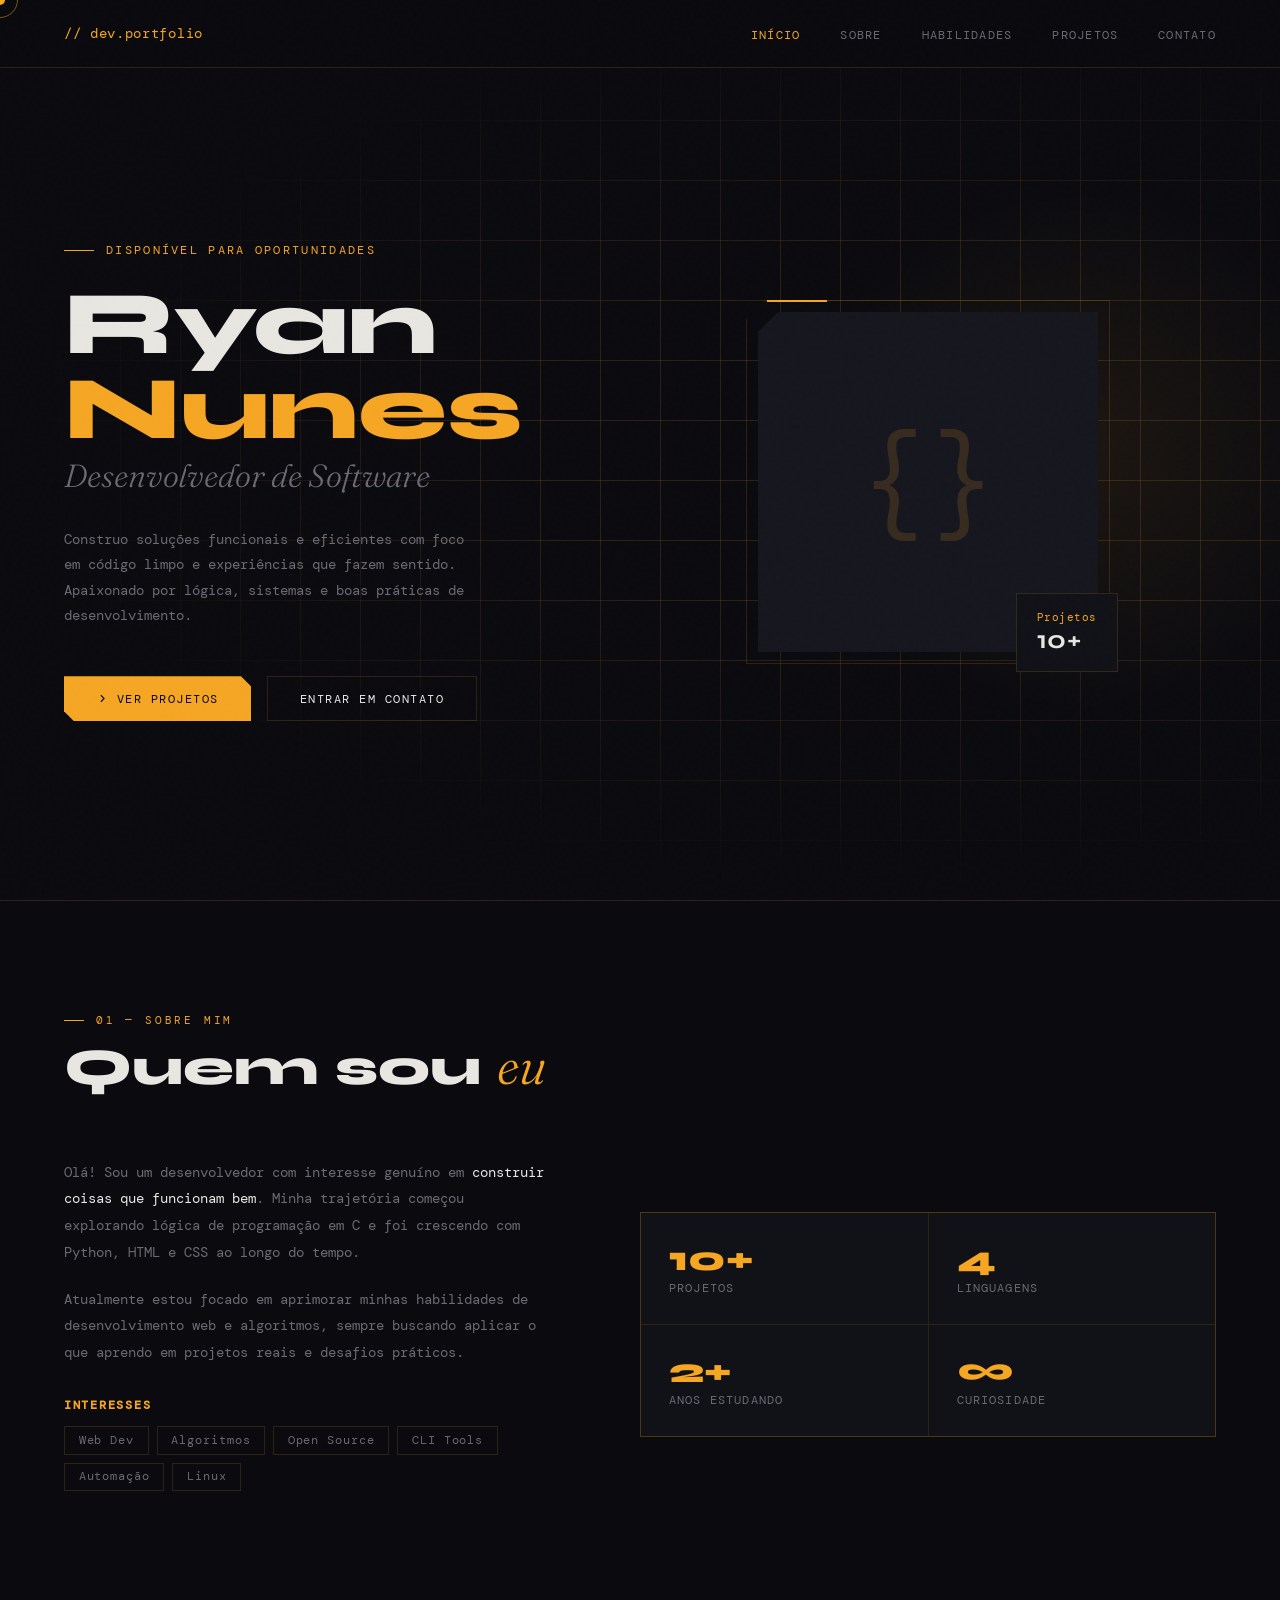
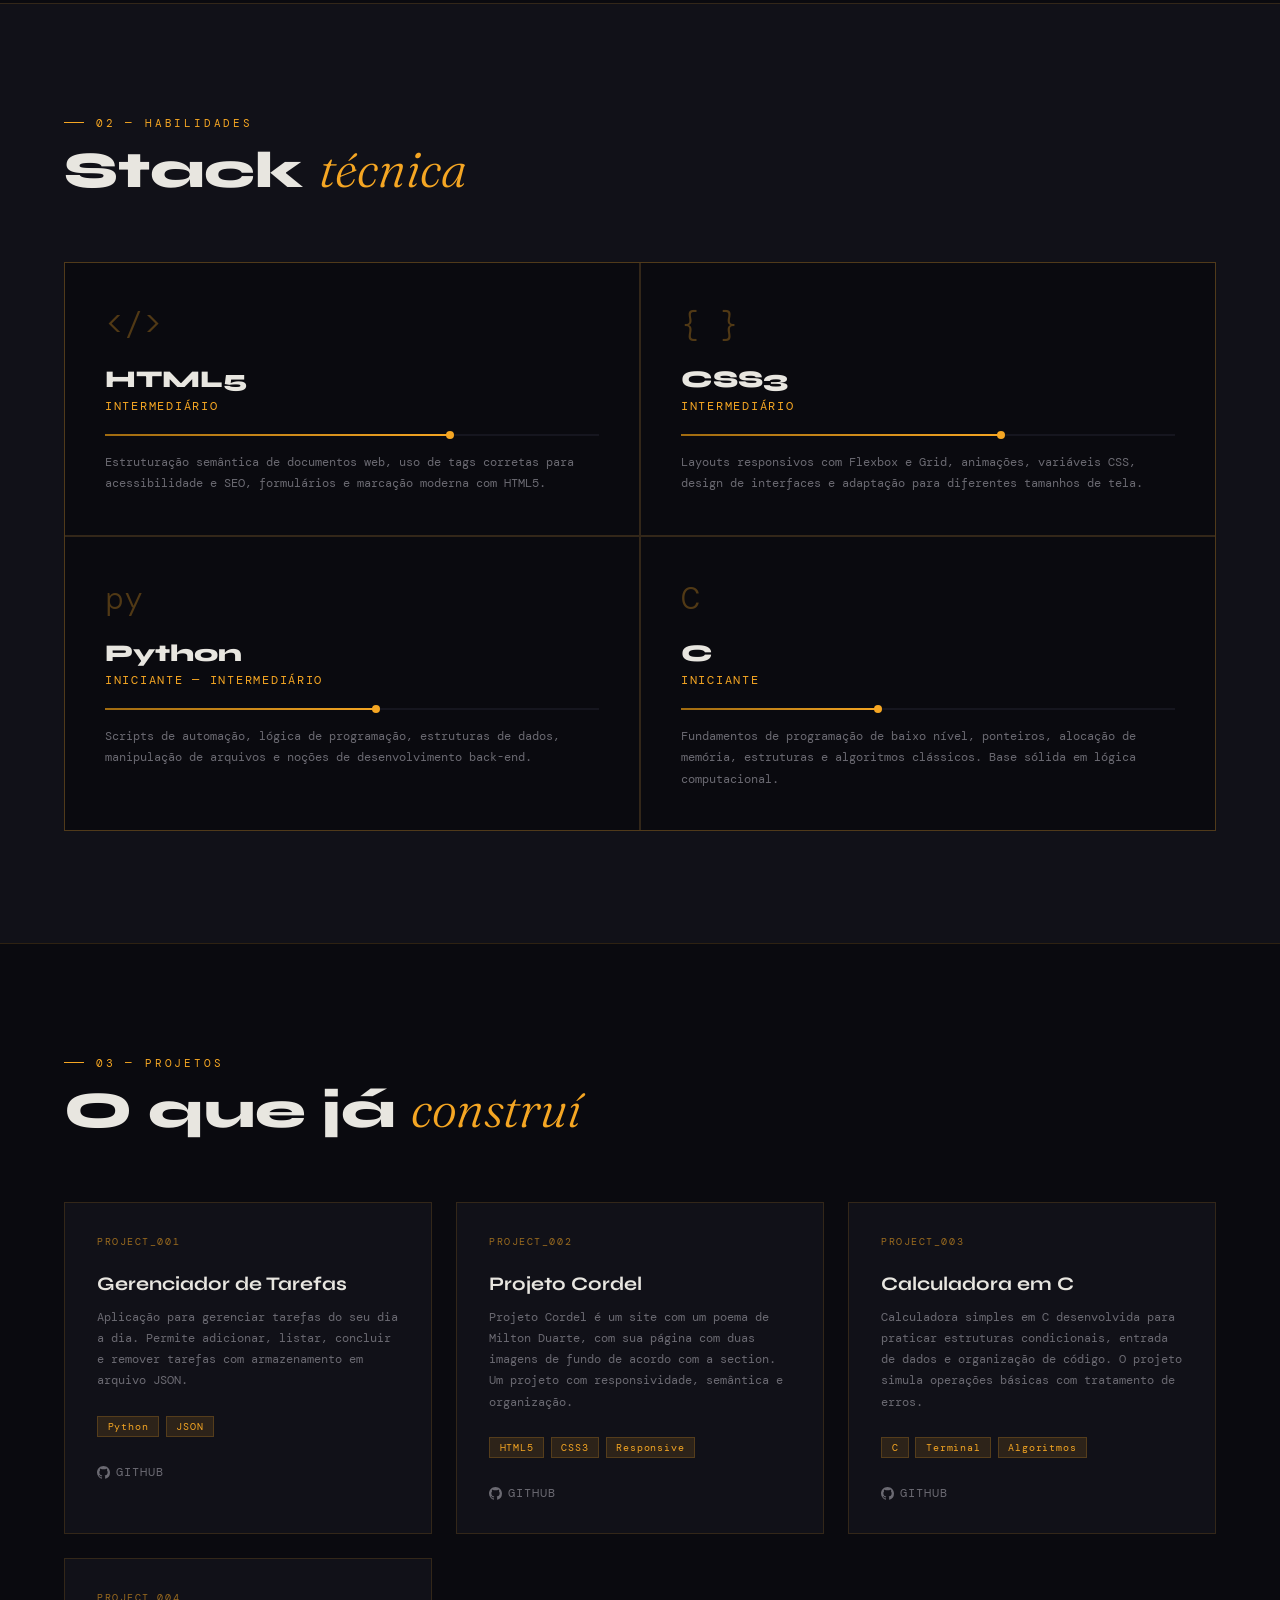
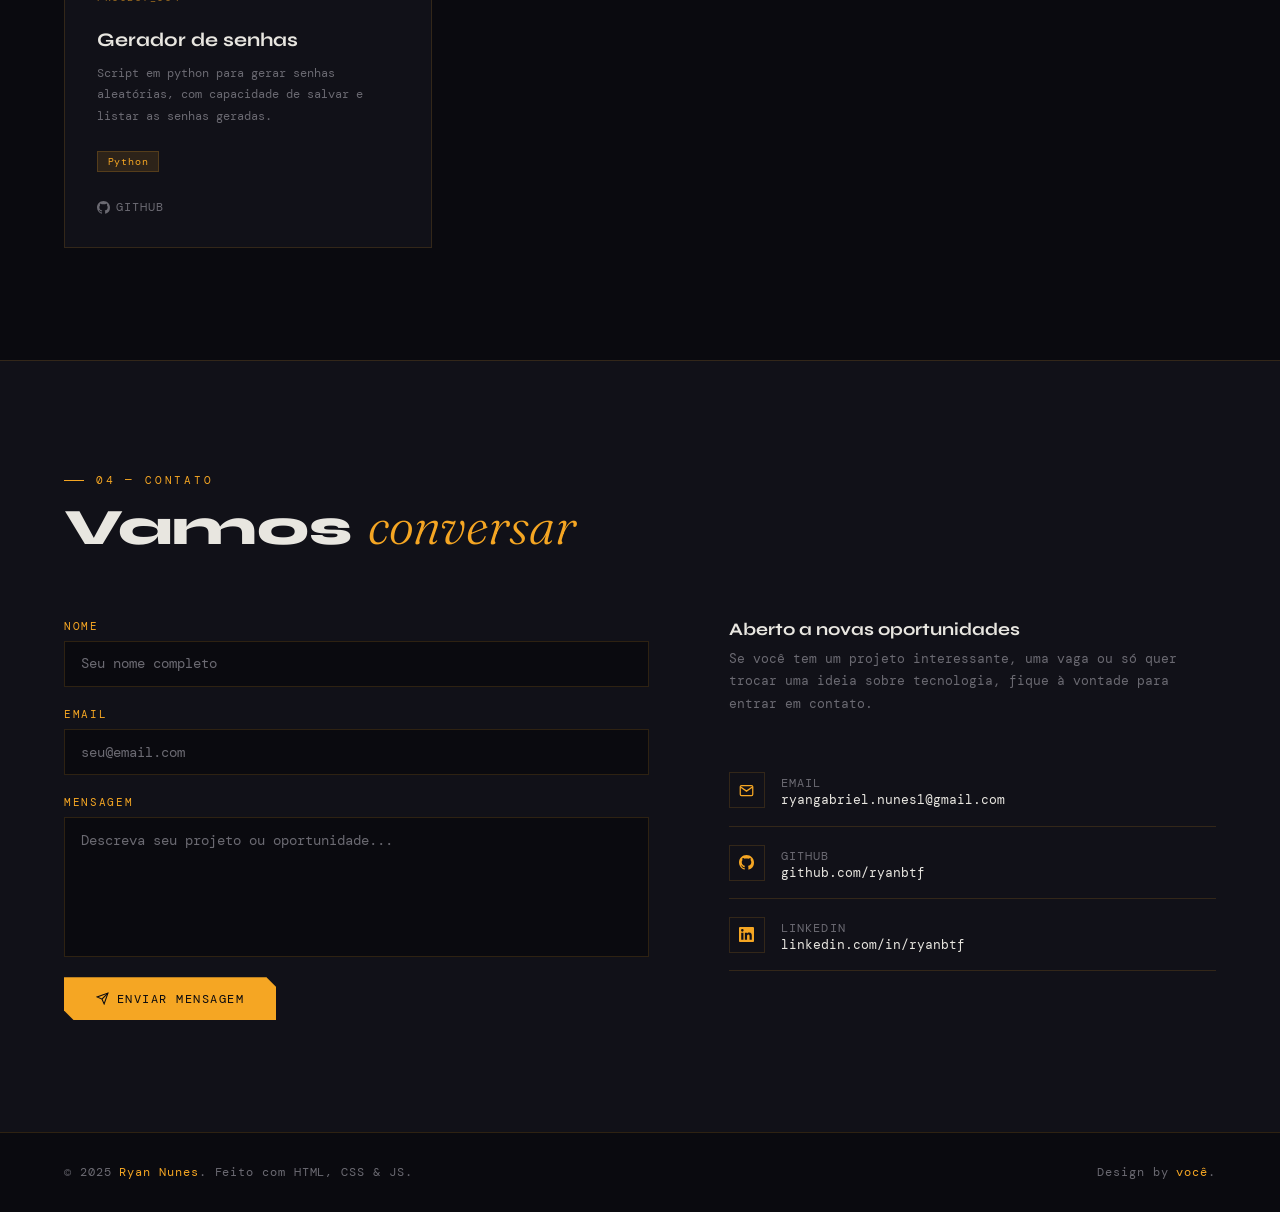
==== index.html @ 14c72763 "troquei o index de lugar" ====
<!DOCTYPE html>
<html lang="pt-BR">
<head>
<meta charset="UTF-8">
<meta name="viewport" content="width=device-width, initial-scale=1.0">
<title>Dev Portfolio</title>
<link rel="preconnect" href="https://fonts.googleapis.com">
<link rel="preconnect" href="https://fonts.gstatic.com" crossorigin>
<link href="https://fonts.googleapis.com/css2?family=Syne:wght@400;600;700;800&family=DM+Mono:ital,wght@0,300;0,400;1,300&family=Fraunces:ital,opsz,wght@0,9..144,300;1,9..144,300&display=swap" rel="stylesheet">
<style>
  :root {
    --bg: #0a0a0f;
    --bg2: #111118;
    --bg3: #16161f;
    --amber: #f5a623;
    --amber-dim: #a06b10;
    --amber-glow: rgba(245,166,35,0.12);
    --white: #e8e6e0;
    --muted: #6b6a72;
    --border: rgba(245,166,35,0.15);
    --font-display: 'Syne', sans-serif;
    --font-mono: 'DM Mono', monospace;
    --font-serif: 'Fraunces', serif;
  }

  *, *::before, *::after { box-sizing: border-box; margin: 0; padding: 0; }

  html { scroll-behavior: smooth; }

  body {
    background: var(--bg);
    color: var(--white);
    font-family: var(--font-display);
    overflow-x: hidden;
    cursor: none;
  }

  /* Custom cursor */
  .cursor {
    width: 10px; height: 10px;
    background: var(--amber);
    border-radius: 50%;
    position: fixed;
    pointer-events: none;
    z-index: 9999;
    transform: translate(-50%,-50%);
    transition: transform 0.1s;
  }
  .cursor-ring {
    width: 36px; height: 36px;
    border: 1px solid var(--amber);
    border-radius: 50%;
    position: fixed;
    pointer-events: none;
    z-index: 9998;
    transform: translate(-50%,-50%);
    transition: all 0.18s ease;
    opacity: 0.5;
  }
  body:hover .cursor { opacity: 1; }

  /* Noise overlay */
  body::before {
    content: '';
    position: fixed; inset: 0;
    background-image: url("data:image/svg+xml,%3Csvg viewBox='0 0 256 256' xmlns='http://www.w3.org/2000/svg'%3E%3Cfilter id='n'%3E%3CfeTurbulence type='fractalNoise' baseFrequency='0.9' numOctaves='4' stitchTiles='stitch'/%3E%3C/filter%3E%3Crect width='100%25' height='100%25' filter='url(%23n)' opacity='0.04'/%3E%3C/svg%3E");
    pointer-events: none; z-index: 1000; opacity: 0.4;
  }

  /* NAV */
  nav {
    position: fixed; top: 0; left: 0; right: 0; z-index: 100;
    display: flex; align-items: center; justify-content: space-between;
    padding: 1.5rem 4rem;
    background: rgba(10,10,15,0.85);
    backdrop-filter: blur(16px);
    border-bottom: 1px solid var(--border);
  }
  .nav-logo {
    font-family: var(--font-mono);
    font-size: 0.85rem;
    color: var(--amber);
    letter-spacing: 0.05em;
  }
  .nav-links { display: flex; gap: 2.5rem; list-style: none; }
  .nav-links a {
    font-family: var(--font-mono);
    font-size: 0.78rem;
    color: var(--muted);
    text-decoration: none;
    letter-spacing: 0.1em;
    text-transform: uppercase;
    transition: color 0.2s;
    position: relative;
  }
  .nav-links a::after {
    content: '';
    position: absolute; bottom: -4px; left: 0;
    width: 0; height: 1px;
    background: var(--amber);
    transition: width 0.3s ease;
  }
  .nav-links a:hover { color: var(--white); }
  .nav-links a:hover::after { width: 100%; }

  /* HERO */
  #home {
    min-height: 100vh;
    display: grid;
    grid-template-columns: 1fr 1fr;
    align-items: center;
    padding: 8rem 4rem 4rem;
    position: relative;
    overflow: hidden;
  }
  .hero-bg-grid {
    position: absolute; inset: 0;
    background-image:
      linear-gradient(var(--border) 1px, transparent 1px),
      linear-gradient(90deg, var(--border) 1px, transparent 1px);
    background-size: 60px 60px;
    mask-image: radial-gradient(ellipse at 70% 50%, black 30%, transparent 70%);
  }
  .hero-glow {
    position: absolute;
    width: 600px; height: 600px;
    background: radial-gradient(circle, rgba(245,166,35,0.08) 0%, transparent 65%);
    right: -100px; top: 50%;
    transform: translateY(-50%);
    pointer-events: none;
  }
  .hero-label {
    font-family: var(--font-mono);
    font-size: 0.72rem;
    color: var(--amber);
    letter-spacing: 0.2em;
    text-transform: uppercase;
    margin-bottom: 1.5rem;
    display: flex; align-items: center; gap: 0.75rem;
    animation: fadeUp 0.8s ease both;
  }
  .hero-label::before {
    content: ''; display: block;
    width: 30px; height: 1px;
    background: var(--amber);
  }
  .hero-name {
    font-size: clamp(3.5rem, 7vw, 6.5rem);
    font-weight: 800;
    line-height: 0.95;
    margin-bottom: 0.25rem;
    animation: fadeUp 0.8s 0.1s ease both;
  }
  .hero-name span { color: var(--amber); }
  .hero-title {
    font-family: var(--font-serif);
    font-style: italic;
    font-size: clamp(1.5rem, 2.5vw, 2rem);
    color: var(--muted);
    font-weight: 300;
    margin-bottom: 2rem;
    animation: fadeUp 0.8s 0.2s ease both;
  }
  .hero-desc {
    font-family: var(--font-mono);
    font-size: 0.88rem;
    color: var(--muted);
    line-height: 1.8;
    max-width: 420px;
    margin-bottom: 3rem;
    animation: fadeUp 0.8s 0.3s ease both;
  }
  .hero-btns {
    display: flex; gap: 1rem; flex-wrap: wrap;
    animation: fadeUp 0.8s 0.4s ease both;
  }
  .btn-primary {
    background: var(--amber);
    color: var(--bg);
    padding: 0.85rem 2rem;
    font-family: var(--font-mono);
    font-size: 0.78rem;
    letter-spacing: 0.12em;
    text-transform: uppercase;
    text-decoration: none;
    border: none; cursor: pointer;
    transition: all 0.2s;
    display: inline-flex; align-items: center; gap: 0.5rem;
    clip-path: polygon(0 0, calc(100% - 10px) 0, 100% 10px, 100% 100%, 10px 100%, 0 calc(100% - 10px));
  }
  .btn-primary:hover { background: #ffc04a; transform: translateY(-2px); }
  .btn-outline {
    background: transparent;
    color: var(--white);
    padding: 0.85rem 2rem;
    font-family: var(--font-mono);
    font-size: 0.78rem;
    letter-spacing: 0.12em;
    text-transform: uppercase;
    text-decoration: none;
    border: 1px solid var(--border);
    cursor: pointer;
    transition: all 0.2s;
    display: inline-flex; align-items: center; gap: 0.5rem;
  }
  .btn-outline:hover { border-color: var(--amber); color: var(--amber); transform: translateY(-2px); }
  .hero-right {
    display: flex; justify-content: center; align-items: center;
    position: relative;
    animation: fadeIn 1s 0.5s ease both;
  }
  .hero-avatar-wrap {
    position: relative;
    width: 340px; height: 340px;
  }
  .hero-avatar-border {
    position: absolute; inset: -12px;
    border: 1px solid var(--border);
    clip-path: polygon(20px 0, 100% 0, 100% calc(100% - 20px), calc(100% - 20px) 100%, 0 100%, 0 20px);
  }
  .hero-avatar-border::before {
    content: '';
    position: absolute; top: -1px; left: 20px;
    width: 60px; height: 2px;
    background: var(--amber);
  }
  .hero-avatar {
    width: 100%; height: 100%;
    background: var(--bg3);
    clip-path: polygon(20px 0, 100% 0, 100% calc(100% - 20px), calc(100% - 20px) 100%, 0 100%, 0 20px);
    display: flex; align-items: center; justify-content: center;
    overflow: hidden;
  }
  .avatar-placeholder {
    font-size: 7rem; opacity: 0.15;
    font-family: var(--font-mono);
    color: var(--amber);
  }
  .hero-badge {
    position: absolute;
    bottom: -20px; right: -20px;
    background: var(--bg2);
    border: 1px solid var(--border);
    padding: 1rem 1.25rem;
    font-family: var(--font-mono);
    font-size: 0.7rem;
    color: var(--amber);
    letter-spacing: 0.05em;
  }
  .hero-badge span { display: block; font-size: 1.6rem; font-weight: 700; font-family: var(--font-display); color: var(--white); }

  /* SECTIONS */
  section { padding: 7rem 4rem; position: relative; }
  section + section { border-top: 1px solid var(--border); }

  .section-label {
    font-family: var(--font-mono);
    font-size: 0.7rem;
    color: var(--amber);
    letter-spacing: 0.25em;
    text-transform: uppercase;
    margin-bottom: 0.75rem;
    display: flex; align-items: center; gap: 0.75rem;
  }
  .section-label::before { content: ''; display: block; width: 20px; height: 1px; background: var(--amber); }
  .section-title {
    font-size: clamp(2.2rem, 4vw, 3.2rem);
    font-weight: 800;
    line-height: 1.05;
    margin-bottom: 1rem;
  }
  .section-title em {
    font-family: var(--font-serif);
    font-style: italic;
    font-weight: 300;
    color: var(--amber);
  }

  /* ABOUT */
  #about .about-grid {
    display: grid;
    grid-template-columns: 1fr 1.2fr;
    gap: 6rem;
    align-items: center;
    margin-top: 4rem;
  }
  .about-text p {
    font-family: var(--font-mono);
    font-size: 0.88rem;
    color: var(--muted);
    line-height: 1.9;
    margin-bottom: 1.25rem;
  }
  .about-text p strong { color: var(--white); font-weight: 400; }
  .about-facts {
    display: grid;
    grid-template-columns: 1fr 1fr;
    gap: 1px;
    background: var(--border);
    border: 1px solid var(--border);
  }
  .fact {
    background: var(--bg2);
    padding: 1.75rem;
    transition: background 0.2s;
  }
  .fact:hover { background: var(--bg3); }
  .fact-num {
    font-size: 2.2rem;
    font-weight: 800;
    color: var(--amber);
    line-height: 1;
    margin-bottom: 0.3rem;
  }
  .fact-label {
    font-family: var(--font-mono);
    font-size: 0.72rem;
    color: var(--muted);
    letter-spacing: 0.1em;
    text-transform: uppercase;
  }
  .interests {
    margin-top: 2rem;
  }
  .interests h4 {
    font-family: var(--font-mono);
    font-size: 0.72rem;
    color: var(--amber);
    letter-spacing: 0.15em;
    text-transform: uppercase;
    margin-bottom: 0.85rem;
  }
  .tags { display: flex; flex-wrap: wrap; gap: 0.5rem; }
  .tag {
    font-family: var(--font-mono);
    font-size: 0.72rem;
    color: var(--muted);
    border: 1px solid var(--border);
    padding: 0.35rem 0.85rem;
    letter-spacing: 0.08em;
    transition: all 0.2s;
  }
  .tag:hover { border-color: var(--amber); color: var(--amber); }

  /* SKILLS */
  #skills { background: var(--bg2); }
  .skills-grid {
    display: grid;
    grid-template-columns: repeat(2, 1fr);
    gap: 2px;
    background: var(--border);
    border: 1px solid var(--border);
    margin-top: 4rem;
  }
  .skill-card {
    background: var(--bg);
    padding: 2.5rem;
    transition: background 0.3s;
    position: relative;
    overflow: hidden;
  }
  .skill-card::before {
    content: '';
    position: absolute; top: 0; left: 0;
    width: 3px; height: 0;
    background: var(--amber);
    transition: height 0.4s ease;
  }
  .skill-card:hover { background: var(--bg3); }
  .skill-card:hover::before { height: 100%; }
  .skill-icon {
    font-family: var(--font-mono);
    font-size: 2rem;
    color: var(--amber);
    opacity: 0.3;
    margin-bottom: 1.25rem;
    font-weight: 300;
    transition: opacity 0.3s;
  }
  .skill-card:hover .skill-icon { opacity: 0.7; }
  .skill-name {
    font-size: 1.5rem;
    font-weight: 800;
    margin-bottom: 0.35rem;
  }
  .skill-level {
    font-family: var(--font-mono);
    font-size: 0.72rem;
    color: var(--amber);
    letter-spacing: 0.15em;
    text-transform: uppercase;
    margin-bottom: 1.25rem;
  }
  .skill-bar-bg {
    height: 2px;
    background: var(--bg3);
    position: relative;
    margin-bottom: 1rem;
  }
  .skill-bar-fill {
    height: 100%;
    background: linear-gradient(90deg, var(--amber-dim), var(--amber));
    position: relative;
    transition: width 1.5s cubic-bezier(0.16, 1, 0.3, 1);
  }
  .skill-bar-fill::after {
    content: '';
    position: absolute; right: -3px; top: -3px;
    width: 8px; height: 8px;
    border-radius: 50%;
    background: var(--amber);
  }
  .skill-desc {
    font-family: var(--font-mono);
    font-size: 0.78rem;
    color: var(--muted);
    line-height: 1.7;
  }

  /* PROJECTS */
  .projects-grid {
    display: grid;
    grid-template-columns: repeat(auto-fill, minmax(320px, 1fr));
    gap: 1.5rem;
    margin-top: 4rem;
  }
  .project-card {
    border: 1px solid var(--border);
    background: var(--bg2);
    padding: 2rem;
    position: relative;
    transition: all 0.3s ease;
    overflow: hidden;
  }
  .project-card::after {
    content: '';
    position: absolute; inset: 0;
    background: linear-gradient(135deg, var(--amber-glow) 0%, transparent 60%);
    opacity: 0;
    transition: opacity 0.3s;
  }
  .project-card:hover { border-color: var(--amber-dim); transform: translateY(-4px); }
  .project-card:hover::after { opacity: 1; }
  .project-num {
    font-family: var(--font-mono);
    font-size: 0.65rem;
    color: var(--amber);
    letter-spacing: 0.15em;
    margin-bottom: 1.5rem;
    opacity: 0.6;
  }
  .project-name {
    font-size: 1.2rem;
    font-weight: 700;
    margin-bottom: 0.75rem;
    position: relative; z-index: 1;
  }
  .project-desc {
    font-family: var(--font-mono);
    font-size: 0.78rem;
    color: var(--muted);
    line-height: 1.7;
    margin-bottom: 1.5rem;
    position: relative; z-index: 1;
  }
  .project-techs { display: flex; flex-wrap: wrap; gap: 0.4rem; margin-bottom: 1.75rem; }
  .tech-tag {
    font-family: var(--font-mono);
    font-size: 0.65rem;
    color: var(--amber);
    background: var(--amber-glow);
    border: 1px solid rgba(245,166,35,0.2);
    padding: 0.2rem 0.6rem;
    letter-spacing: 0.08em;
  }
  .project-links { display: flex; gap: 1rem; }
  .project-link {
    font-family: var(--font-mono);
    font-size: 0.72rem;
    color: var(--muted);
    text-decoration: none;
    letter-spacing: 0.1em;
    text-transform: uppercase;
    display: flex; align-items: center; gap: 0.35rem;
    transition: color 0.2s;
    position: relative; z-index: 1;
  }
  .project-link:hover { color: var(--amber); }
  .project-link svg { width: 13px; height: 13px; }

  /* CONTACT */
  #contact { background: var(--bg2); }
  .contact-grid {
    display: grid;
    grid-template-columns: 1.2fr 1fr;
    gap: 5rem;
    margin-top: 4rem;
    align-items: start;
  }
  .contact-form { display: flex; flex-direction: column; gap: 1.25rem; }
  .form-group { display: flex; flex-direction: column; gap: 0.5rem; }
  .form-label {
    font-family: var(--font-mono);
    font-size: 0.7rem;
    color: var(--amber);
    letter-spacing: 0.15em;
    text-transform: uppercase;
  }
  .form-input, .form-textarea {
    background: var(--bg);
    border: 1px solid var(--border);
    color: var(--white);
    font-family: var(--font-mono);
    font-size: 0.85rem;
    padding: 0.85rem 1rem;
    outline: none;
    transition: border-color 0.2s;
    resize: none;
  }
  .form-input:focus, .form-textarea:focus { border-color: var(--amber); }
  .form-textarea { min-height: 140px; }
  .form-input::placeholder, .form-textarea::placeholder { color: var(--muted); }
  .contact-info h3 {
    font-size: 1.1rem;
    font-weight: 700;
    margin-bottom: 0.5rem;
    color: var(--white);
  }
  .contact-info p {
    font-family: var(--font-mono);
    font-size: 0.82rem;
    color: var(--muted);
    line-height: 1.7;
    margin-bottom: 2.5rem;
  }
  .contact-item {
    display: flex; align-items: center; gap: 1rem;
    padding: 1.1rem 0;
    border-bottom: 1px solid var(--border);
    text-decoration: none;
    transition: all 0.2s;
  }
  .contact-item:hover { padding-left: 0.5rem; }
  .contact-item:hover .contact-item-label { color: var(--amber); }
  .contact-icon {
    width: 36px; height: 36px;
    border: 1px solid var(--border);
    display: flex; align-items: center; justify-content: center;
    color: var(--amber);
    flex-shrink: 0;
    transition: border-color 0.2s;
  }
  .contact-item:hover .contact-icon { border-color: var(--amber); background: var(--amber-glow); }
  .contact-icon svg { width: 15px; height: 15px; }
  .contact-item-label {
    font-family: var(--font-mono);
    font-size: 0.72rem;
    color: var(--muted);
    letter-spacing: 0.1em;
    text-transform: uppercase;
    transition: color 0.2s;
  }
  .contact-item-value {
    font-family: var(--font-mono);
    font-size: 0.82rem;
    color: var(--white);
    display: block;
  }

  /* FOOTER */
  footer {
    border-top: 1px solid var(--border);
    padding: 2rem 4rem;
    display: flex; align-items: center; justify-content: space-between;
  }
  footer p {
    font-family: var(--font-mono);
    font-size: 0.72rem;
    color: var(--muted);
    letter-spacing: 0.08em;
  }
  footer span { color: var(--amber); }

  /* ANIMATIONS */
  @keyframes fadeUp {
    from { opacity: 0; transform: translateY(28px); }
    to { opacity: 1; transform: translateY(0); }
  }
  @keyframes fadeIn {
    from { opacity: 0; }
    to { opacity: 1; }
  }

  .reveal {
    opacity: 0; transform: translateY(30px);
    transition: opacity 0.7s ease, transform 0.7s ease;
  }
  .reveal.visible { opacity: 1; transform: none; }

  /* SCROLLBAR */
  ::-webkit-scrollbar { width: 4px; }
  ::-webkit-scrollbar-track { background: var(--bg); }
  ::-webkit-scrollbar-thumb { background: var(--amber-dim); }

  /* RESPONSIVE */
  @media (max-width: 900px) {
    nav { padding: 1.25rem 1.5rem; }
    .nav-links { gap: 1.5rem; }
    #home { grid-template-columns: 1fr; padding: 7rem 1.5rem 3rem; gap: 3rem; }
    .hero-right { display: none; }
    section { padding: 5rem 1.5rem; }
    #about .about-grid { grid-template-columns: 1fr; gap: 3rem; }
    .skills-grid { grid-template-columns: 1fr; }
    .contact-grid { grid-template-columns: 1fr; gap: 3rem; }
    footer { flex-direction: column; gap: 1rem; text-align: center; padding: 2rem 1.5rem; }
  }
  @media (max-width: 600px) {
    .nav-links { display: none; }
    .hero-btns { flex-direction: column; }
    .hero-name { font-size: 2.8rem; }
  }
</style>
</head>
<body>

<!-- Cursor -->
<div class="cursor" id="cursor"></div>
<div class="cursor-ring" id="cursorRing"></div>

<!-- NAV -->
<nav>
  <div class="nav-logo">// dev.portfolio</div>
  <ul class="nav-links">
    <li><a href="#home">Início</a></li>
    <li><a href="#about">Sobre</a></li>
    <li><a href="#skills">Habilidades</a></li>
    <li><a href="#projects">Projetos</a></li>
    <li><a href="#contact">Contato</a></li>
  </ul>
</nav>

<!-- HERO -->
<section id="home">
  <div class="hero-bg-grid"></div>
  <div class="hero-glow"></div>
  <div class="hero-content">
    <div class="hero-label">Disponível para oportunidades</div>
    <h1 class="hero-name">Ryan<br><span>Nunes</span></h1>
    <p class="hero-title">Desenvolvedor de Software</p>
    <p class="hero-desc">
      Construo soluções funcionais e eficientes com foco em código limpo e experiências que fazem sentido. Apaixonado por lógica, sistemas e boas práticas de desenvolvimento.
    </p>
    <div class="hero-btns">
      <a href="#projects" class="btn-primary">
        <svg width="13" height="13" viewBox="0 0 24 24" fill="none" stroke="currentColor" stroke-width="2"><polyline points="9 18 15 12 9 6"/></svg>
        Ver Projetos
      </a>
      <a href="#contact" class="btn-outline">Entrar em Contato</a>
    </div>
  </div>
  <div class="hero-right">
    <div class="hero-avatar-wrap">
      <div class="hero-avatar-border"></div>
      <div class="hero-avatar">
        <div class="avatar-placeholder">{}</div>
      </div>
      <div class="hero-badge">
        Projetos<br>
        <span>10+</span>
      </div>
    </div>
  </div>
</section>

<!-- ABOUT -->
<section id="about">
  <div class="section-label">01 — Sobre mim</div>
  <h2 class="section-title">Quem sou <em>eu</em></h2>
  <div class="about-grid">
    <div class="about-text reveal">
      <p>Olá! Sou um desenvolvedor com interesse genuíno em <strong>construir coisas que funcionam bem</strong>. Minha trajetória começou explorando lógica de programação em C e foi crescendo com Python, HTML e CSS ao longo do tempo.</p>
      <p>Atualmente estou focado em aprimorar minhas habilidades de desenvolvimento web e algoritmos, sempre buscando aplicar o que aprendo em projetos reais e desafios práticos.</p>
      <div class="interests">
        <h4>Interesses</h4>
        <div class="tags">
          <span class="tag">Web Dev</span>
          <span class="tag">Algoritmos</span>
          <span class="tag">Open Source</span>
          <span class="tag">CLI Tools</span>
          <span class="tag">Automação</span>
          <span class="tag">Linux</span>
        </div>
      </div>
    </div>
    <div class="reveal" style="transition-delay: 0.15s">
      <div class="about-facts">
        <div class="fact">
          <div class="fact-num">10+</div>
          <div class="fact-label">Projetos</div>
        </div>
        <div class="fact">
          <div class="fact-num">4</div>
          <div class="fact-label">Linguagens</div>
        </div>
        <div class="fact">
          <div class="fact-num">2+</div>
          <div class="fact-label">Anos Estudando</div>
        </div>
        <div class="fact">
          <div class="fact-num">∞</div>
          <div class="fact-label">Curiosidade</div>
        </div>
      </div>
    </div>
  </div>
</section>

<!-- SKILLS -->
<section id="skills">
  <div class="section-label">02 — Habilidades</div>
  <h2 class="section-title">Stack <em>técnica</em></h2>
  <div class="skills-grid">
    <div class="skill-card reveal">
      <div class="skill-icon">&lt;/&gt;</div>
      <div class="skill-name">HTML5</div>
      <div class="skill-level">Intermediário</div>
      <div class="skill-bar-bg">
        <div class="skill-bar-fill" data-width="70%" style="width:0%"></div>
      </div>
      <p class="skill-desc">Estruturação semântica de documentos web, uso de tags corretas para acessibilidade e SEO, formulários e marcação moderna com HTML5.</p>
    </div>
    <div class="skill-card reveal" style="transition-delay:0.1s">
      <div class="skill-icon">{ }</div>
      <div class="skill-name">CSS3</div>
      <div class="skill-level">Intermediário</div>
      <div class="skill-bar-bg">
        <div class="skill-bar-fill" data-width="65%" style="width:0%"></div>
      </div>
      <p class="skill-desc">Layouts responsivos com Flexbox e Grid, animações, variáveis CSS, design de interfaces e adaptação para diferentes tamanhos de tela.</p>
    </div>
    <div class="skill-card reveal" style="transition-delay:0.2s">
      <div class="skill-icon">py</div>
      <div class="skill-name">Python</div>
      <div class="skill-level">Iniciante — Intermediário</div>
      <div class="skill-bar-bg">
        <div class="skill-bar-fill" data-width="55%" style="width:0%"></div>
      </div>
      <p class="skill-desc">Scripts de automação, lógica de programação, estruturas de dados, manipulação de arquivos e noções de desenvolvimento back-end.</p>
    </div>
    <div class="skill-card reveal" style="transition-delay:0.3s">
      <div class="skill-icon">C</div>
      <div class="skill-name">C</div>
      <div class="skill-level">Iniciante</div>
      <div class="skill-bar-bg">
        <div class="skill-bar-fill" data-width="40%" style="width:0%"></div>
      </div>
      <p class="skill-desc">Fundamentos de programação de baixo nível, ponteiros, alocação de memória, estruturas e algoritmos clássicos. Base sólida em lógica computacional.</p>
    </div>
  </div>
</section>

<!-- PROJECTS -->
<section id="projects">
  <div class="section-label">03 — Projetos</div>
  <h2 class="section-title">O que já <em>construí</em></h2>
  <div class="projects-grid">

    <div class="project-card reveal">
      <div class="project-num">PROJECT_001</div>
      <div class="project-name">Gerenciador de Tarefas</div>
      <p class="project-desc">Aplicação para gerenciar tarefas do seu dia a dia. Permite adicionar, listar, concluir e remover tarefas com armazenamento em arquivo JSON.</p>
      <div class="project-techs">
        <span class="tech-tag">Python</span>
        <span class="tech-tag">JSON</span>
      </div>
      <div class="project-links">
        <a href="https://github.com/ryanbtf/lista-de-tarefas-python" class="project-link" target="_blank">
          <svg viewBox="0 0 24 24" fill="currentColor"><path d="M12 0C5.37 0 0 5.37 0 12c0 5.31 3.435 9.795 8.205 11.385.6.105.825-.255.825-.57 0-.285-.015-1.23-.015-2.235-3.015.555-3.795-.735-4.035-1.41-.135-.345-.72-1.41-1.23-1.695-.42-.225-1.02-.78-.015-.795.945-.015 1.62.87 1.845 1.23 1.08 1.815 2.805 1.305 3.495.99.105-.78.42-1.305.765-1.605-2.67-.3-5.46-1.335-5.46-5.925 0-1.305.465-2.385 1.23-3.225-.12-.3-.54-1.53.12-3.18 0 0 1.005-.315 3.3 1.23.96-.27 1.98-.405 3-.405s2.04.135 3 .405c2.295-1.56 3.3-1.23 3.3-1.23.66 1.65.24 2.88.12 3.18.765.84 1.23 1.905 1.23 3.225 0 4.605-2.805 5.625-5.475 5.925.435.375.81 1.095.81 2.22 0 1.605-.015 2.895-.015 3.3 0 .315.225.69.825.57A12.02 12.02 0 0024 12c0-6.63-5.37-12-12-12z"/></svg>
          GitHub
        </a>
      </div>
    </div>

    <div class="project-card reveal" style="transition-delay:0.1s">
      <div class="project-num">PROJECT_002</div>
      <div class="project-name">Projeto Cordel</div>
      <p class="project-desc">Projeto Cordel é um site com um poema de Milton Duarte, com sua página com duas imagens de fundo de acordo com a section. Um projeto com responsividade, semântica e organização.</p>
      <div class="project-techs">
        <span class="tech-tag">HTML5</span>
        <span class="tech-tag">CSS3</span>
        <span class="tech-tag">Responsive</span>
      </div>
      <div class="project-links">
        <a href="https://github.com/ryanbtf/projeto-cordel" class="project-link" target="_blank">
          <svg viewBox="0 0 24 24" fill="currentColor"><path d="M12 0C5.37 0 0 5.37 0 12c0 5.31 3.435 9.795 8.205 11.385.6.105.825-.255.825-.57 0-.285-.015-1.23-.015-2.235-3.015.555-3.795-.735-4.035-1.41-.135-.345-.72-1.41-1.23-1.695-.42-.225-1.02-.78-.015-.795.945-.015 1.62.87 1.845 1.23 1.08 1.815 2.805 1.305 3.495.99.105-.78.42-1.305.765-1.605-2.67-.3-5.46-1.335-5.46-5.925 0-1.305.465-2.385 1.23-3.225-.12-.3-.54-1.53.12-3.18 0 0 1.005-.315 3.3 1.23.96-.27 1.98-.405 3-.405s2.04.135 3 .405c2.295-1.56 3.3-1.23 3.3-1.23.66 1.65.24 2.88.12 3.18.765.84 1.23 1.905 1.23 3.225 0 4.605-2.805 5.625-5.475 5.925.435.375.81 1.095.81 2.22 0 1.605-.015 2.895-.015 3.3 0 .315.225.69.825.57A12.02 12.02 0 0024 12c0-6.63-5.37-12-12-12z"/></svg>
          GitHub
        </a>
      </div>
    </div>

    <div class="project-card reveal" style="transition-delay:0.2s">
      <div class="project-num">PROJECT_003</div>
      <div class="project-name">Calculadora em C</div>
      <p class="project-desc">Calculadora simples em C desenvolvida para praticar estruturas condicionais, entrada de dados e organização de código. O projeto simula operações básicas com tratamento de erros.</p>
      <div class="project-techs">
        <span class="tech-tag">C</span>
        <span class="tech-tag">Terminal</span>
        <span class="tech-tag">Algoritmos</span>
      </div>
      <div class="project-links">
        <a href="https://github.com/ryanbtf/calculadora-em-c" class="project-link" target="_blank">
          <svg viewBox="0 0 24 24" fill="currentColor"><path d="M12 0C5.37 0 0 5.37 0 12c0 5.31 3.435 9.795 8.205 11.385.6.105.825-.255.825-.57 0-.285-.015-1.23-.015-2.235-3.015.555-3.795-.735-4.035-1.41-.135-.345-.72-1.41-1.23-1.695-.42-.225-1.02-.78-.015-.795.945-.015 1.62.87 1.845 1.23 1.08 1.815 2.805 1.305 3.495.99.105-.78.42-1.305.765-1.605-2.67-.3-5.46-1.335-5.46-5.925 0-1.305.465-2.385 1.23-3.225-.12-.3-.54-1.53.12-3.18 0 0 1.005-.315 3.3 1.23.96-.27 1.98-.405 3-.405s2.04.135 3 .405c2.295-1.56 3.3-1.23 3.3-1.23.66 1.65.24 2.88.12 3.18.765.84 1.23 1.905 1.23 3.225 0 4.605-2.805 5.625-5.475 5.925.435.375.81 1.095.81 2.22 0 1.605-.015 2.895-.015 3.3 0 .315.225.69.825.57A12.02 12.02 0 0024 12c0-6.63-5.37-12-12-12z"/></svg>
          GitHub
        </a>
      </div>
    </div>

    <div class="project-card reveal" style="transition-delay:0.3s">
      <div class="project-num">PROJECT_004</div>
      <div class="project-name">Gerador de senhas</div>
      <p class="project-desc">Script em python para gerar senhas aleatórias, com capacidade de salvar e listar as senhas geradas.</p>
      <div class="project-techs">
        <span class="tech-tag">Python</span>
      </div>
      <div class="project-links">
        <a href="https://github.com/ryanbtf/Gerador-de-senha" class="project-link">
          <svg viewBox="0 0 24 24" fill="currentColor"><path d="M12 0C5.37 0 0 5.37 0 12c0 5.31 3.435 9.795 8.205 11.385.6.105.825-.255.825-.57 0-.285-.015-1.23-.015-2.235-3.015.555-3.795-.735-4.035-1.41-.135-.345-.72-1.41-1.23-1.695-.42-.225-1.02-.78-.015-.795.945-.015 1.62.87 1.845 1.23 1.08 1.815 2.805 1.305 3.495.99.105-.78.42-1.305.765-1.605-2.67-.3-5.46-1.335-5.46-5.925 0-1.305.465-2.385 1.23-3.225-.12-.3-.54-1.53.12-3.18 0 0 1.005-.315 3.3 1.23.96-.27 1.98-.405 3-.405s2.04.135 3 .405c2.295-1.56 3.3-1.23 3.3-1.23.66 1.65.24 2.88.12 3.18.765.84 1.23 1.905 1.23 3.225 0 4.605-2.805 5.625-5.475 5.925.435.375.81 1.095.81 2.22 0 1.605-.015 2.895-.015 3.3 0 .315.225.69.825.57A12.02 12.02 0 0024 12c0-6.63-5.37-12-12-12z"/></svg>
          GitHub
        </a>
      </div>
    </div>

  </div>
</section>

<!-- CONTACT -->
<section id="contact">
  <div class="section-label">04 — Contato</div>
  <h2 class="section-title">Vamos <em>conversar</em></h2>
  <div class="contact-grid">
    <div class="reveal">
      <form class="contact-form" onsubmit="handleSubmit(event)">
        <div class="form-group">
          <label class="form-label" for="name">Nome</label>
          <input class="form-input" type="text" id="name" placeholder="Seu nome completo" required>
        </div>
        <div class="form-group">
          <label class="form-label" for="email">Email</label>
          <input class="form-input" type="email" id="email" placeholder="seu@email.com" required>
        </div>
        <div class="form-group">
          <label class="form-label" for="message">Mensagem</label>
          <textarea class="form-textarea" id="message" placeholder="Descreva seu projeto ou oportunidade..." required></textarea>
        </div>
        <button type="submit" class="btn-primary" style="align-self:flex-start; border:none">
          <svg width="13" height="13" viewBox="0 0 24 24" fill="none" stroke="currentColor" stroke-width="2"><line x1="22" y1="2" x2="11" y2="13"/><polygon points="22 2 15 22 11 13 2 9 22 2"/></svg>
          Enviar Mensagem
        </button>
        <p id="form-feedback" style="font-family:var(--font-mono);font-size:0.78rem;color:var(--amber);display:none;margin-top:0.5rem;"></p>
      </form>
    </div>
    <div class="reveal" style="transition-delay:0.15s">
      <div class="contact-info">
        <h3>Aberto a novas oportunidades</h3>
        <p>Se você tem um projeto interessante, uma vaga ou só quer trocar uma ideia sobre tecnologia, fique à vontade para entrar em contato.</p>
        <a href="mailto:seuemail@email.com" class="contact-item" style="color:inherit">
          <div class="contact-icon">
            <svg viewBox="0 0 24 24" fill="none" stroke="currentColor" stroke-width="2"><path d="M4 4h16c1.1 0 2 .9 2 2v12c0 1.1-.9 2-2 2H4c-1.1 0-2-.9-2-2V6c0-1.1.9-2 2-2z"/><polyline points="22,6 12,13 2,6"/></svg>
          </div>
          <div>
            <span class="contact-item-label">Email</span>
            <span class="contact-item-value">ryangabriel.nunes1@gmail.com</span>
          </div>
        </a>
        <a href="https://github.com/ryanbtf" target="_blank" class="contact-item" style="color:inherit">
          <div class="contact-icon">
            <svg viewBox="0 0 24 24" fill="currentColor"><path d="M12 0C5.37 0 0 5.37 0 12c0 5.31 3.435 9.795 8.205 11.385.6.105.825-.255.825-.57 0-.285-.015-1.23-.015-2.235-3.015.555-3.795-.735-4.035-1.41-.135-.345-.72-1.41-1.23-1.695-.42-.225-1.02-.78-.015-.795.945-.015 1.62.87 1.845 1.23 1.08 1.815 2.805 1.305 3.495.99.105-.78.42-1.305.765-1.605-2.67-.3-5.46-1.335-5.46-5.925 0-1.305.465-2.385 1.23-3.225-.12-.3-.54-1.53.12-3.18 0 0 1.005-.315 3.3 1.23.96-.27 1.98-.405 3-.405s2.04.135 3 .405c2.295-1.56 3.3-1.23 3.3-1.23.66 1.65.24 2.88.12 3.18.765.84 1.23 1.905 1.23 3.225 0 4.605-2.805 5.625-5.475 5.925.435.375.81 1.095.81 2.22 0 1.605-.015 2.895-.015 3.3 0 .315.225.69.825.57A12.02 12.02 0 0024 12c0-6.63-5.37-12-12-12z"/></svg>
          </div>
          <div>
            <span class="contact-item-label">GitHub</span>
            <span class="contact-item-value">github.com/ryanbtf</span>
          </div>
        </a>
        <a href="https://linkedin.com/in/ryanbtf" target="_blank" class="contact-item" style="color:inherit">
          <div class="contact-icon">
            <svg viewBox="0 0 24 24" fill="currentColor"><path d="M20.447 20.452h-3.554v-5.569c0-1.328-.027-3.037-1.852-3.037-1.853 0-2.136 1.445-2.136 2.939v5.667H9.351V9h3.414v1.561h.046c.477-.9 1.637-1.85 3.37-1.85 3.601 0 4.267 2.37 4.267 5.455v6.286zM5.337 7.433a2.062 2.062 0 01-2.063-2.065 2.064 2.064 0 112.063 2.065zm1.782 13.019H3.555V9h3.564v11.452zM22.225 0H1.771C.792 0 0 .774 0 1.729v20.542C0 23.227.792 24 1.771 24h20.451C23.2 24 24 23.227 24 22.271V1.729C24 .774 23.2 0 22.222 0h.003z"/></svg>
          </div>
          <div>
            <span class="contact-item-label">LinkedIn</span>
            <span class="contact-item-value">linkedin.com/in/ryanbtf</span>
          </div>
        </a>
      </div>
    </div>
  </div>
</section>

<!-- FOOTER -->
<footer>
  <p>© 2025 <span>Ryan Nunes</span>. Feito com HTML, CSS & JS.</p>
  <p>Design by <span>você</span>.</p>
</footer>

<script>
  // Cursor
  const cursor = document.getElementById('cursor');
  const ring = document.getElementById('cursorRing');
  let mx = 0, my = 0, rx = 0, ry = 0;
  document.addEventListener('mousemove', e => { mx = e.clientX; my = e.clientY; });
  function animCursor() {
    cursor.style.left = mx + 'px'; cursor.style.top = my + 'px';
    rx += (mx - rx) * 0.14; ry += (my - ry) * 0.14;
    ring.style.left = rx + 'px'; ring.style.top = ry + 'px';
    requestAnimationFrame(animCursor);
  }
  animCursor();
  document.querySelectorAll('a, button').forEach(el => {
    el.addEventListener('mouseenter', () => { ring.style.transform = 'translate(-50%,-50%) scale(1.8)'; ring.style.opacity = '0.8'; });
    el.addEventListener('mouseleave', () => { ring.style.transform = 'translate(-50%,-50%) scale(1)'; ring.style.opacity = '0.5'; });
  });

  // Scroll reveal
  const reveals = document.querySelectorAll('.reveal');
  const obs = new IntersectionObserver(entries => {
    entries.forEach(e => { if (e.isIntersecting) { e.target.classList.add('visible'); } });
  }, { threshold: 0.12 });
  reveals.forEach(el => obs.observe(el));

  // Skill bars on scroll
  const skillBars = document.querySelectorAll('.skill-bar-fill');
  const barObs = new IntersectionObserver(entries => {
    entries.forEach(e => {
      if (e.isIntersecting) {
        e.target.style.width = e.target.dataset.width;
        barObs.unobserve(e.target);
      }
    });
  }, { threshold: 0.5 });
  skillBars.forEach(b => barObs.observe(b));

  // Form submit
  function handleSubmit(e) {
    e.preventDefault();
    const fb = document.getElementById('form-feedback');
    fb.style.display = 'block';
    fb.textContent = '✓ Mensagem enviada! Em breve entrarei em contato.';
    e.target.reset();
    setTimeout(() => { fb.style.display = 'none'; }, 4000);
  }

  // Smooth nav highlight (optional)
  const sections = document.querySelectorAll('section[id]');
  const navLinks = document.querySelectorAll('.nav-links a');
  window.addEventListener('scroll', () => {
    let current = '';
    sections.forEach(s => { if (window.scrollY >= s.offsetTop - 120) current = s.id; });
    navLinks.forEach(a => {
      a.style.color = a.getAttribute('href') === '#' + current ? 'var(--amber)' : '';
    });
  });
</script>
</body>
</html>
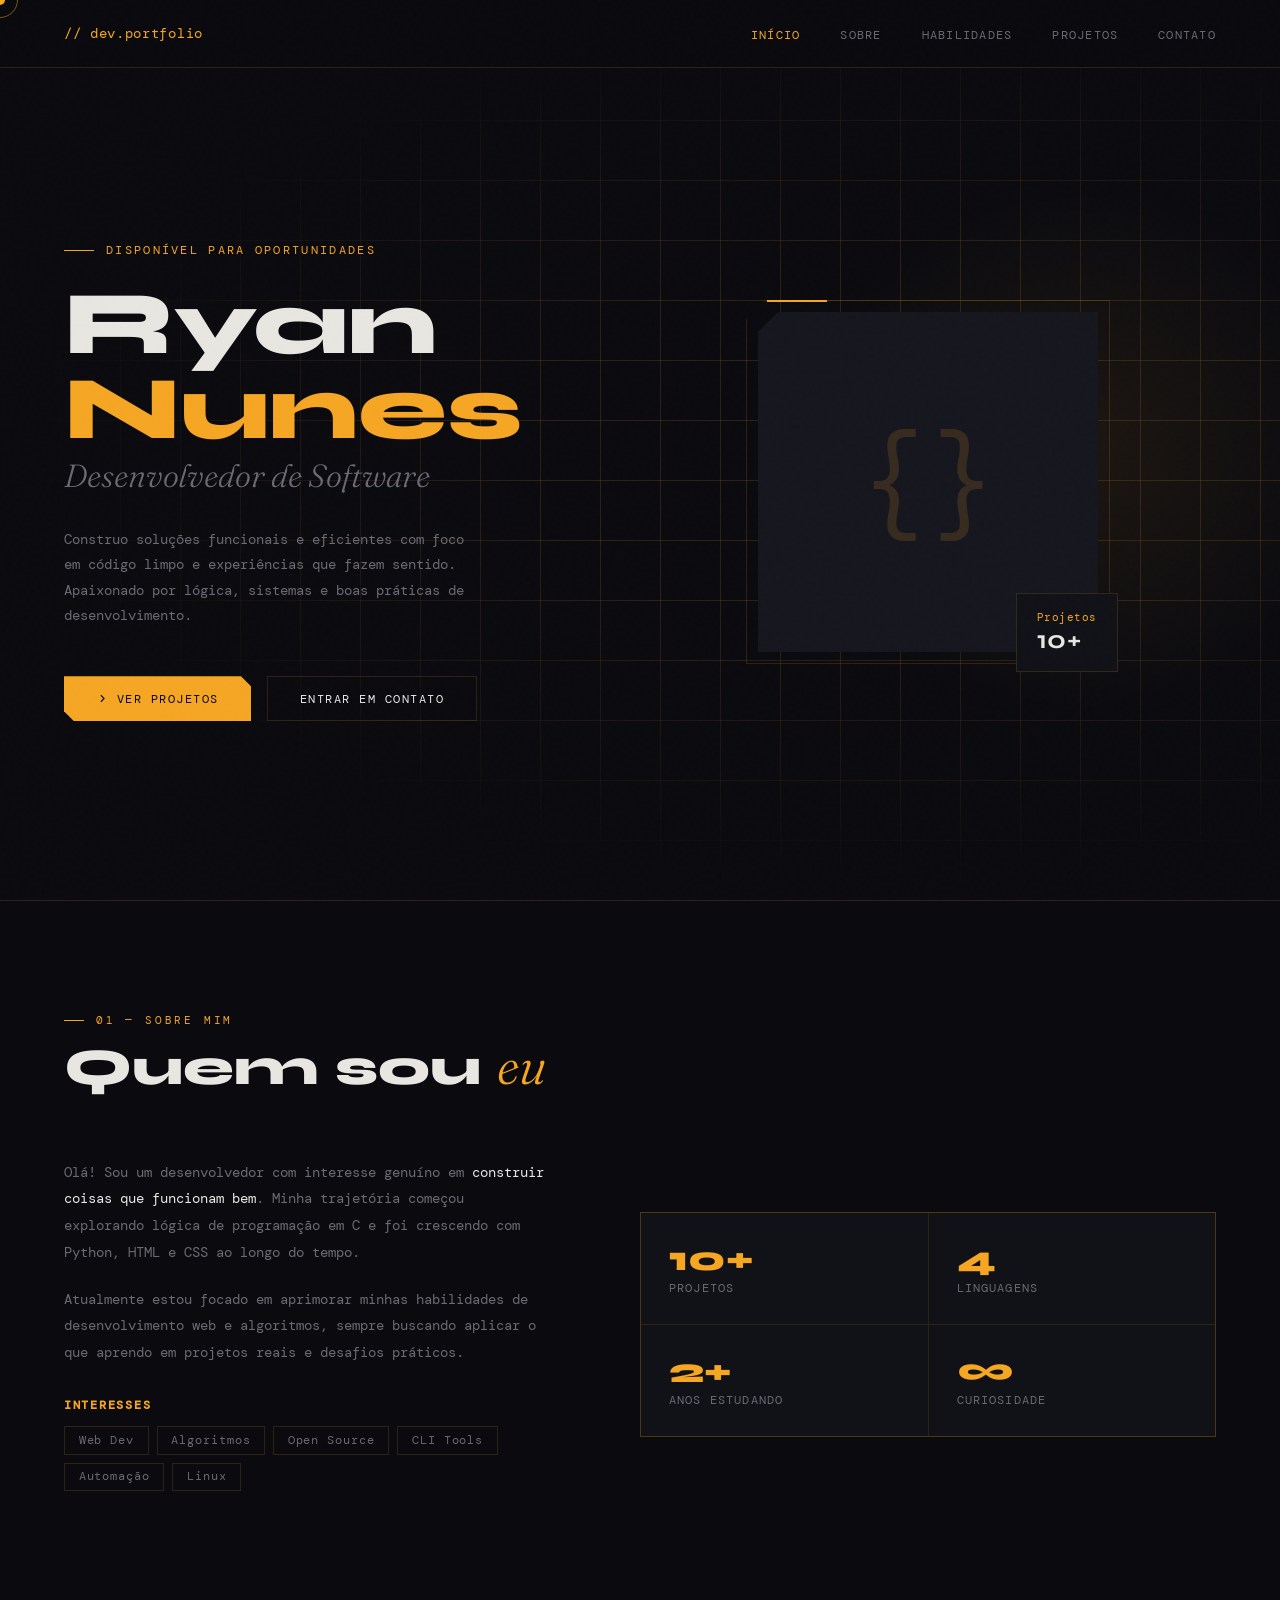
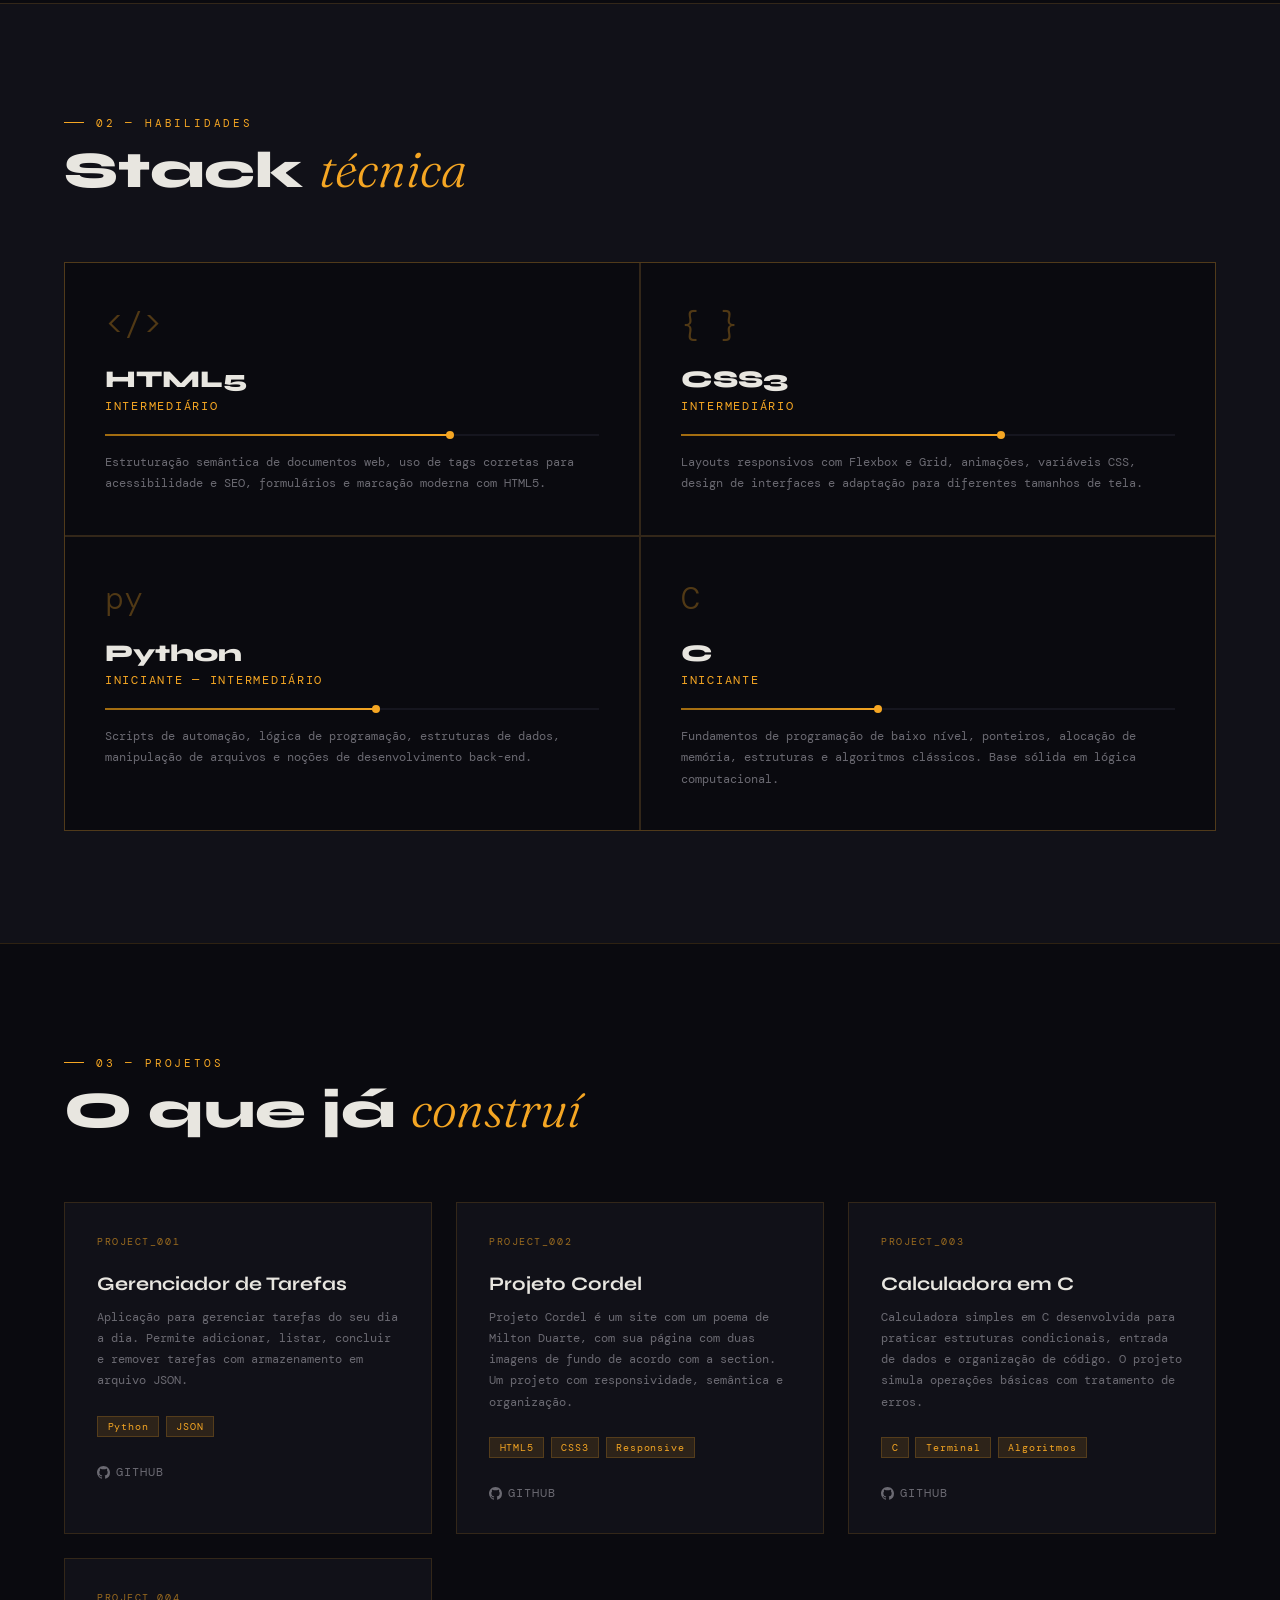
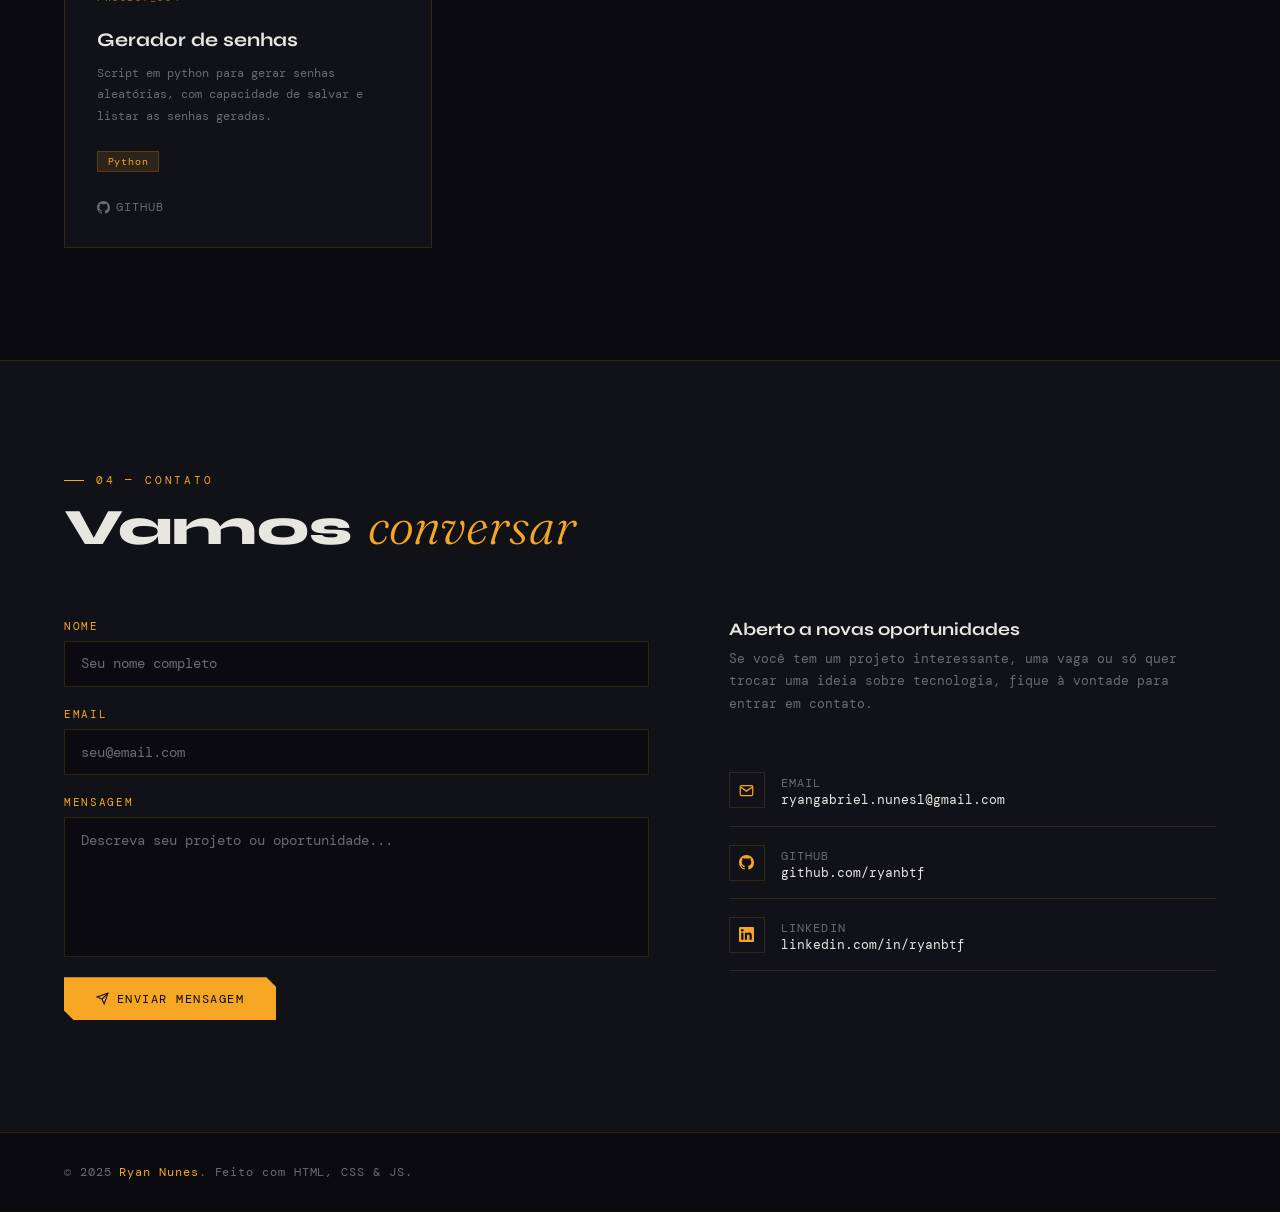
==== commit 51c31a9d: "Update index.html" ====
--- a/index.html
+++ b/index.html
@@ -898,7 +898,6 @@
 <!-- FOOTER -->
 <footer>
   <p>© 2025 <span>Ryan Nunes</span>. Feito com HTML, CSS & JS.</p>
-  <p>Design by <span>você</span>.</p>
 </footer>
 
 <script>
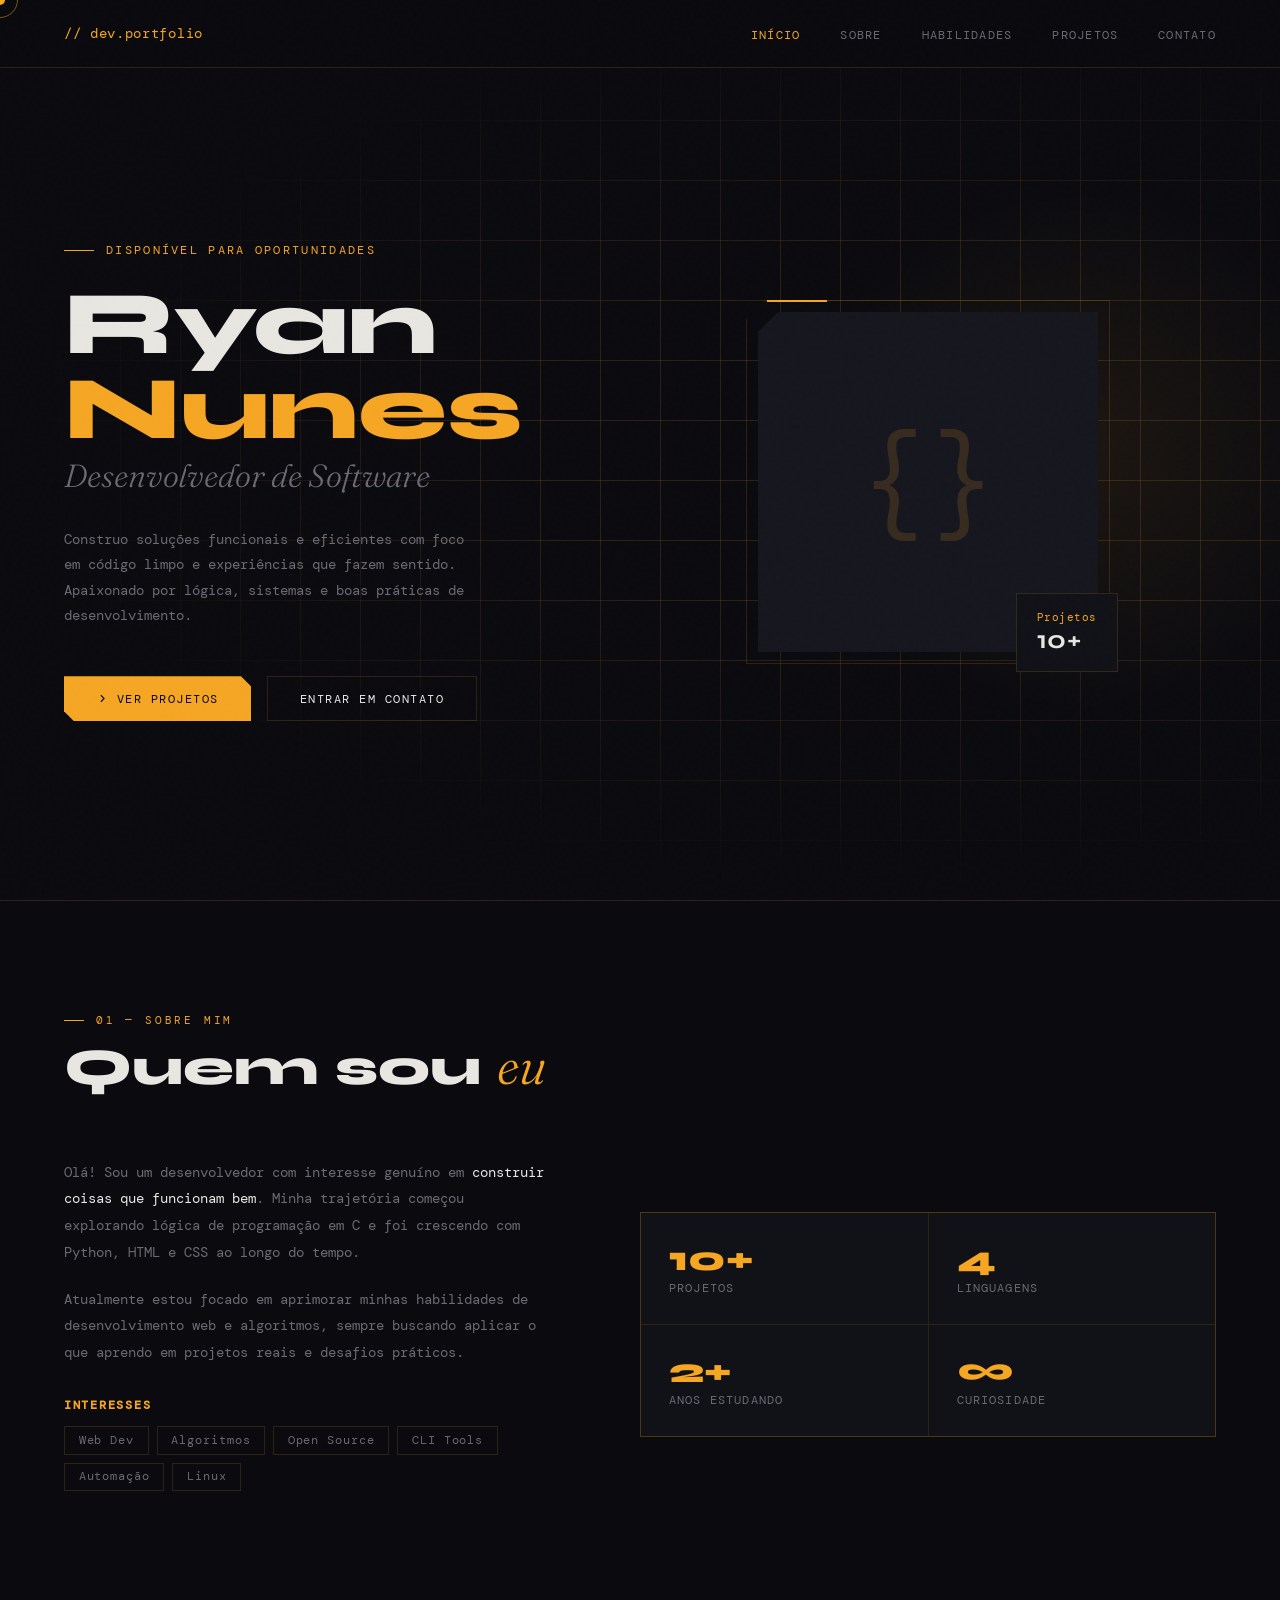
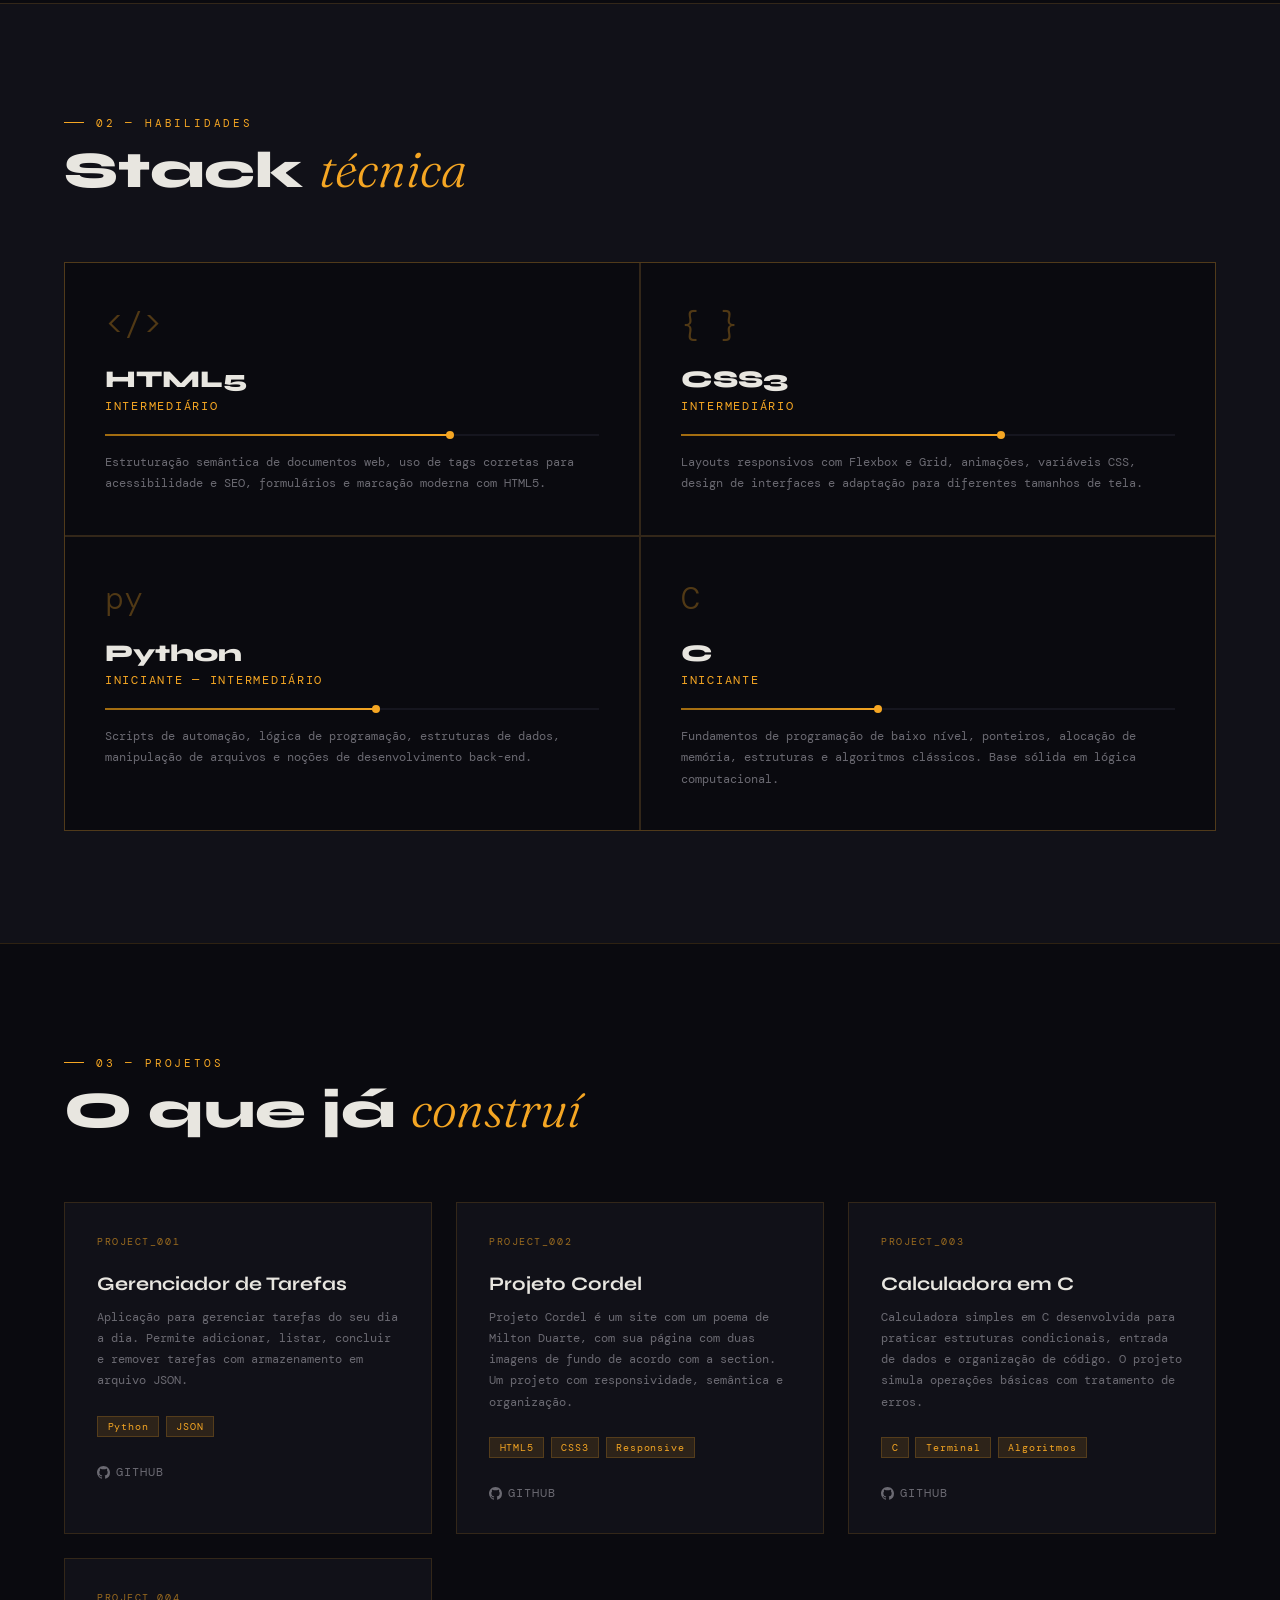
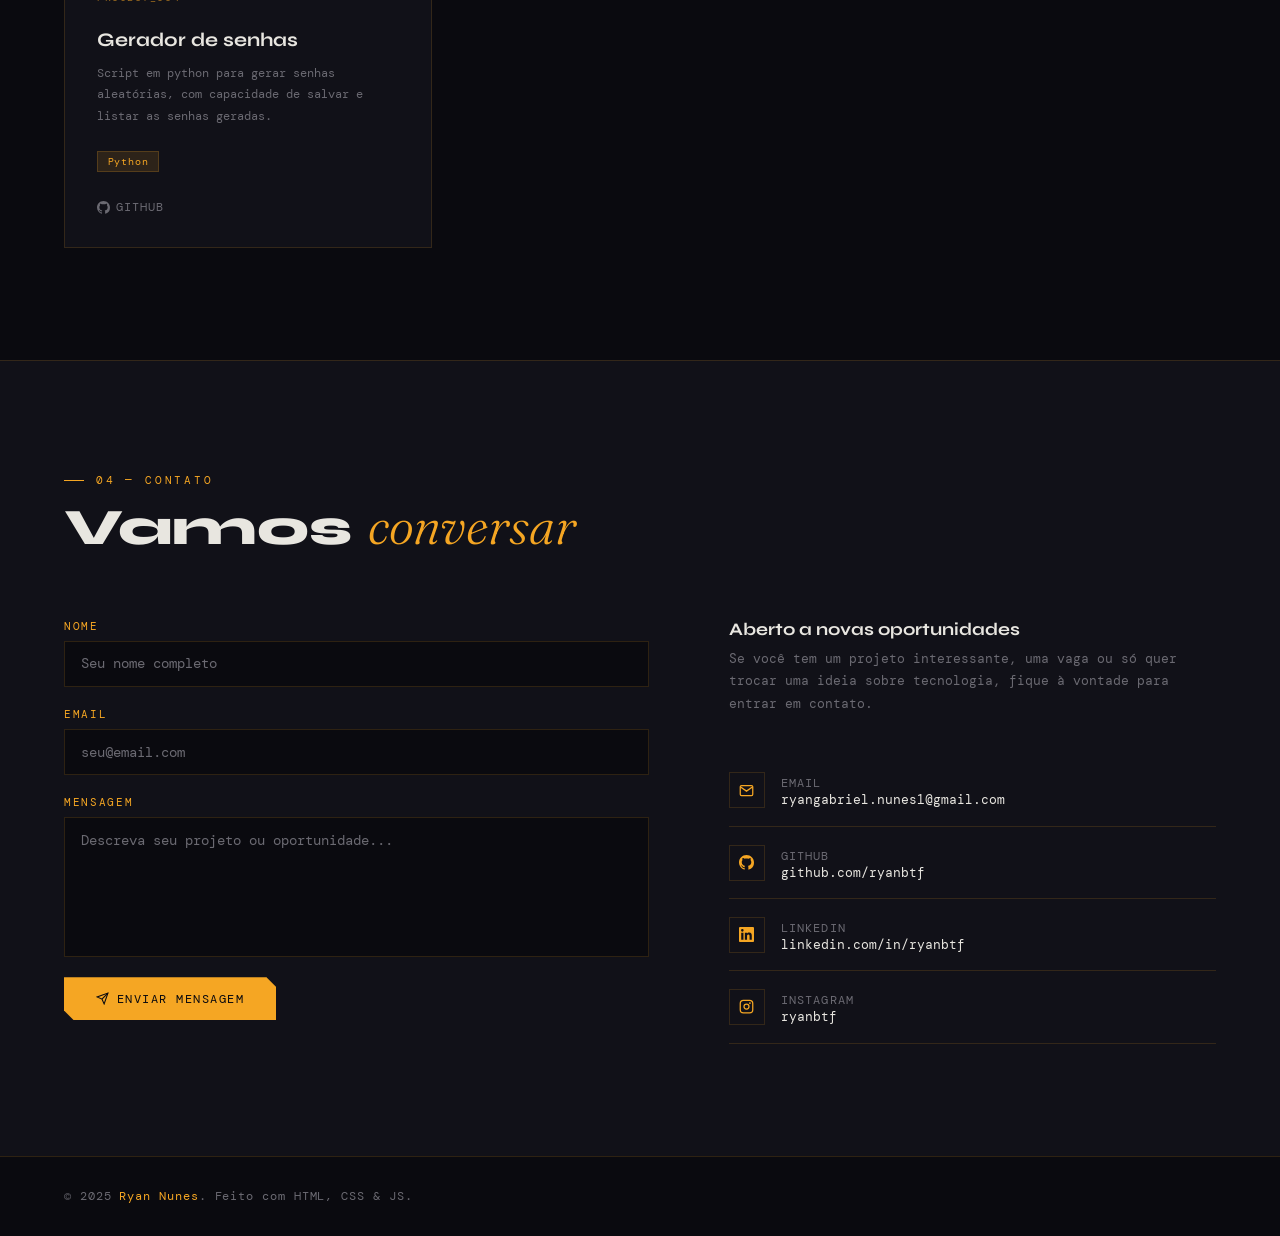
==== commit f6c8a9b7: "adicionei o instagram" ====
--- a/index.html
+++ b/index.html
@@ -890,6 +890,18 @@
             <span class="contact-item-value">linkedin.com/in/ryanbtf</span>
           </div>
         </a>
+        <a href="https://www.instagram.com/ryanbtf/" target="_blank" class="contact-item" style="color:inherit">
+          <div class="contact-icon">
+            <svg viewBox="0 0 24 24" fill="none" stroke="currentColor" stroke-width="2">
+            <rect x="2" y="2" width="20" height="20" rx="5" ry="5"/>
+            <circle cx="12" cy="12" r="4"/>
+            <circle cx="17.5" cy="6.5" r="1.5" fill="currentColor" stroke="none"/></svg>
+          </div>
+          <div>
+            <span class="contact-item-label">Instagram</span>
+            <span class="contact-item-value">ryanbtf</span>
+          </div>
+        </a>
       </div>
     </div>
   </div>
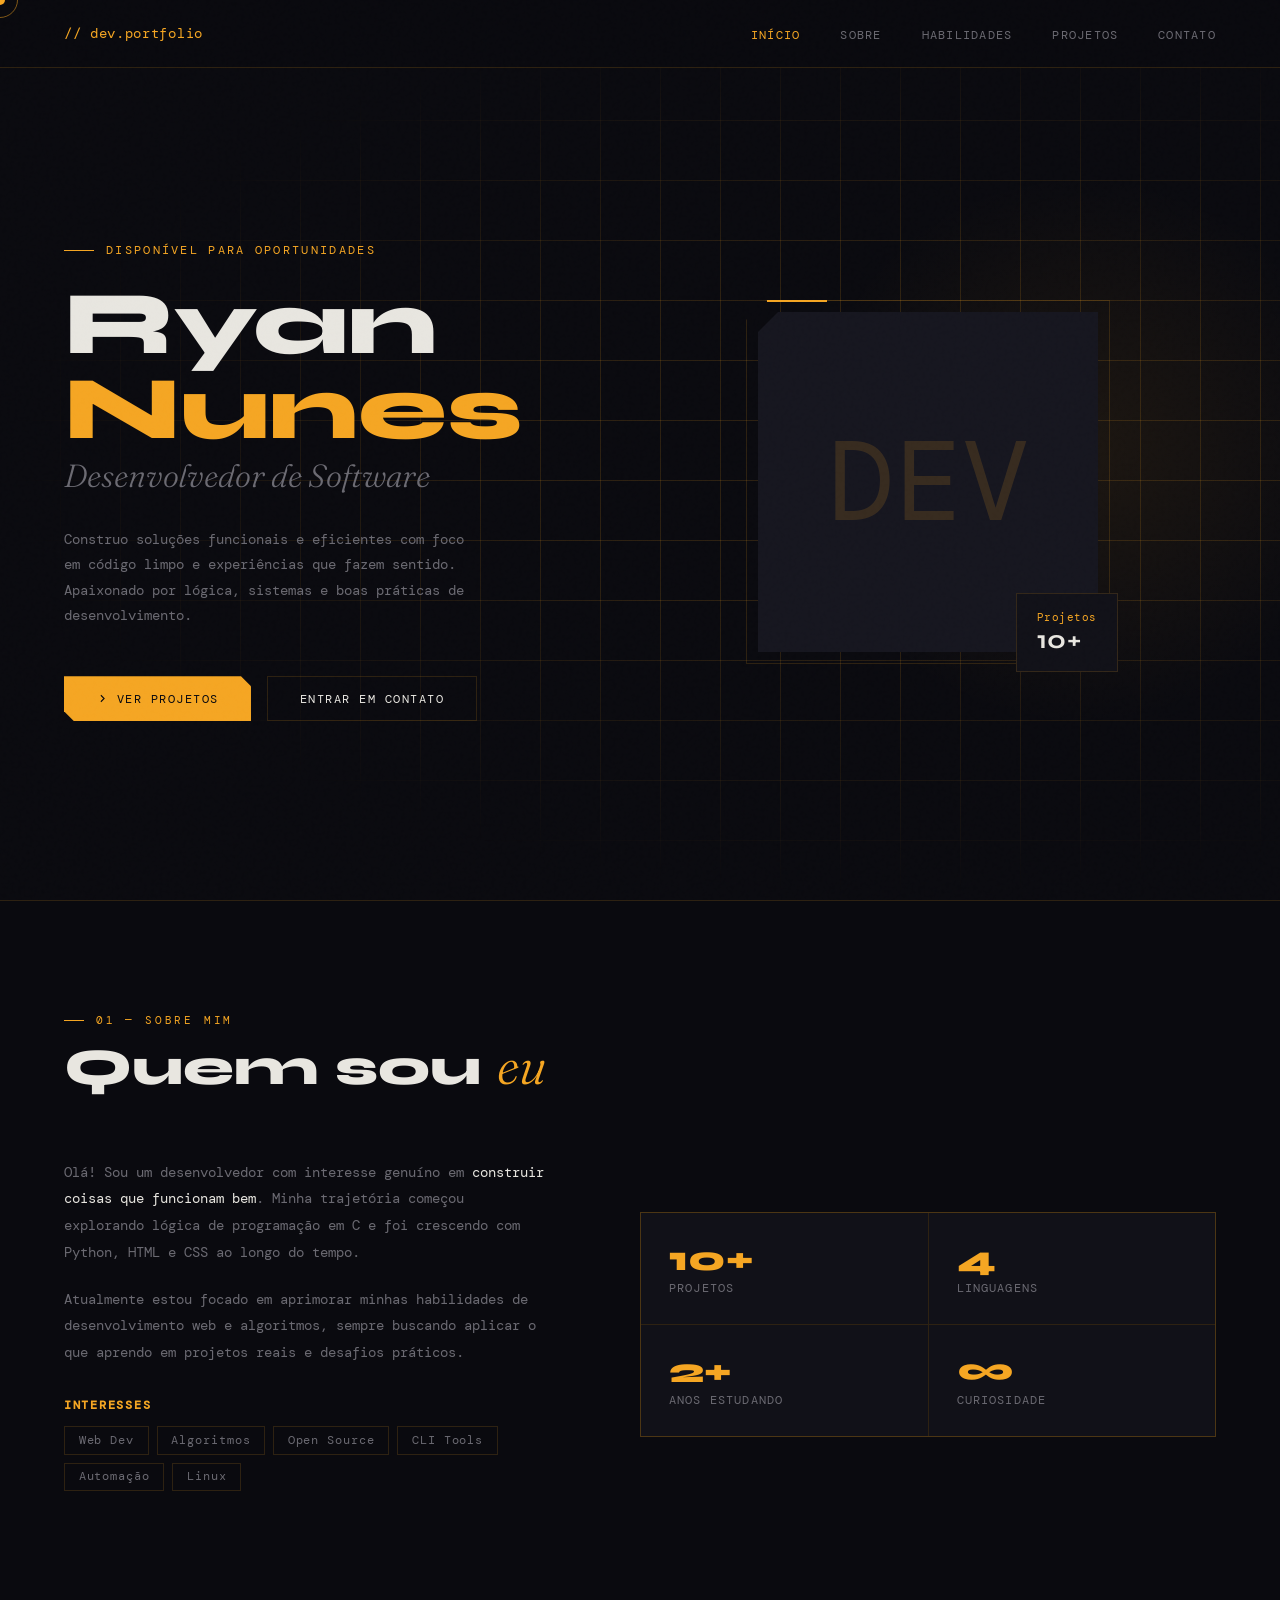
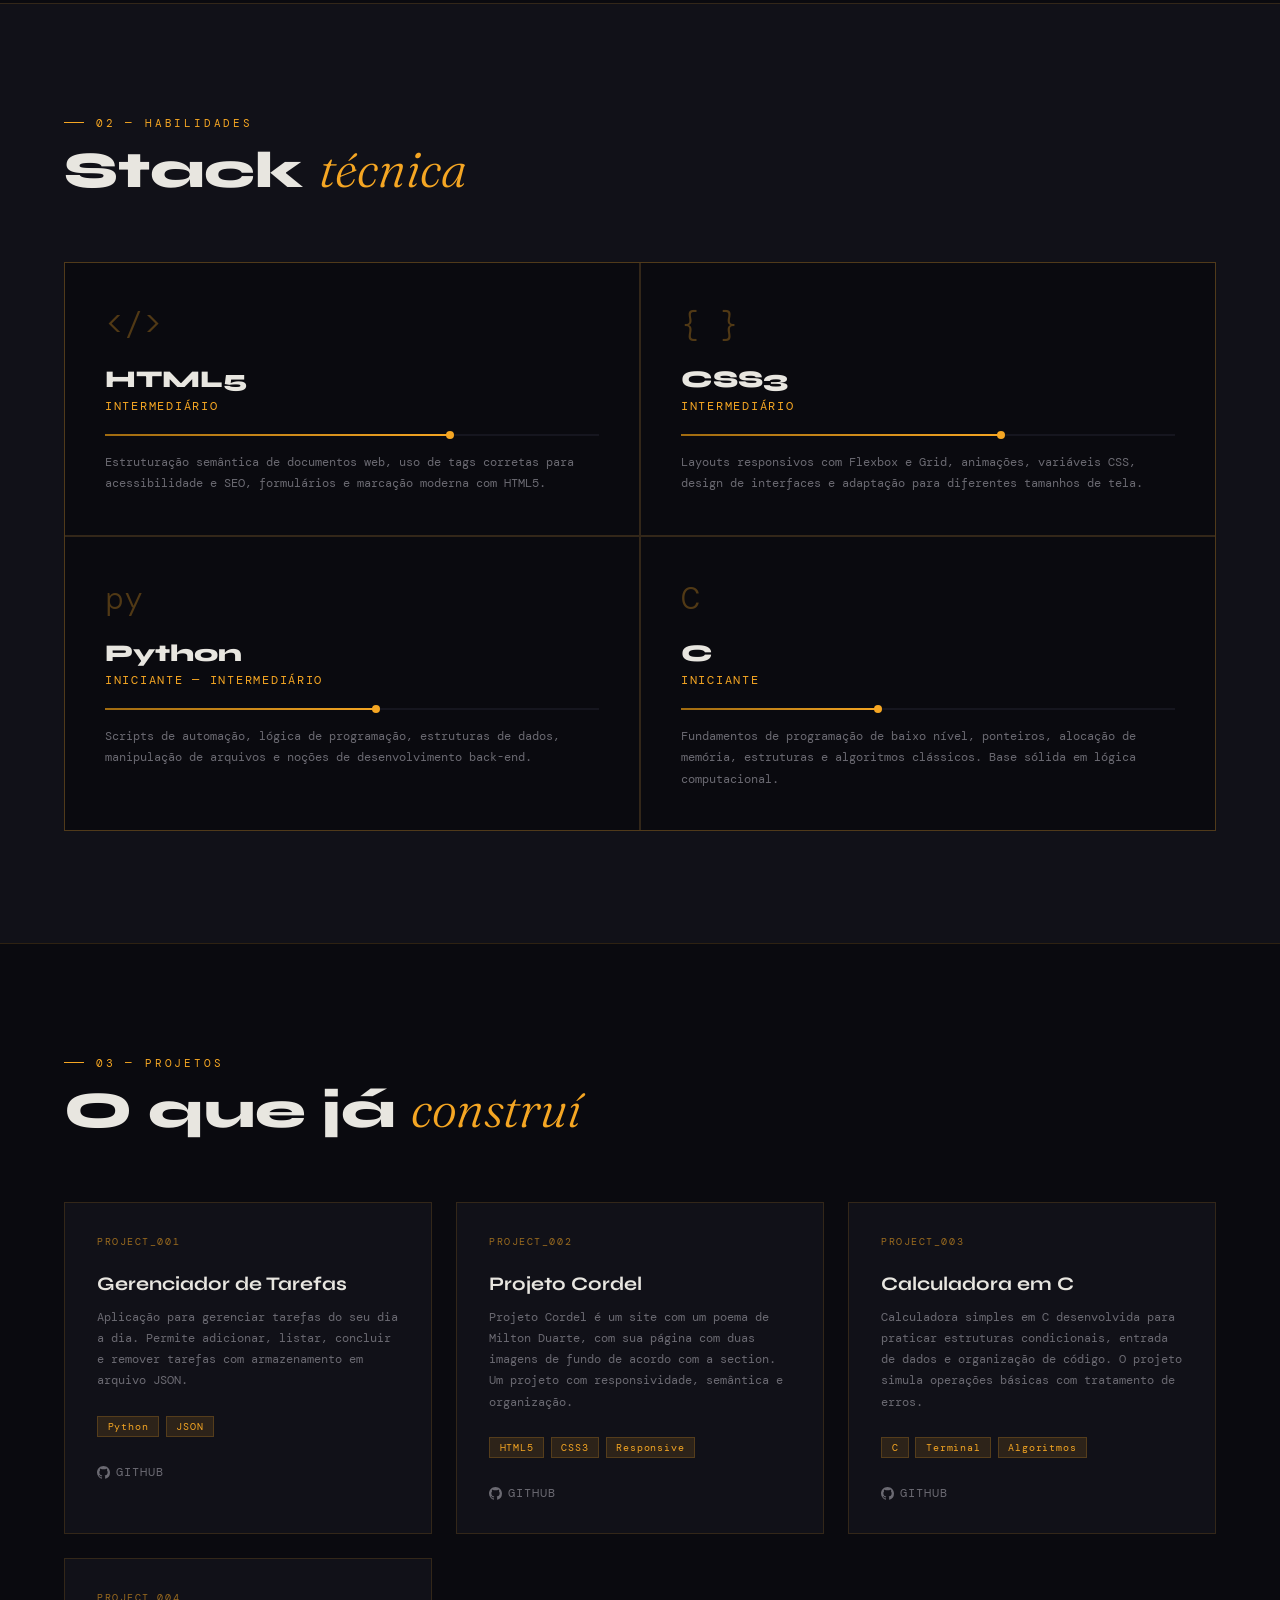
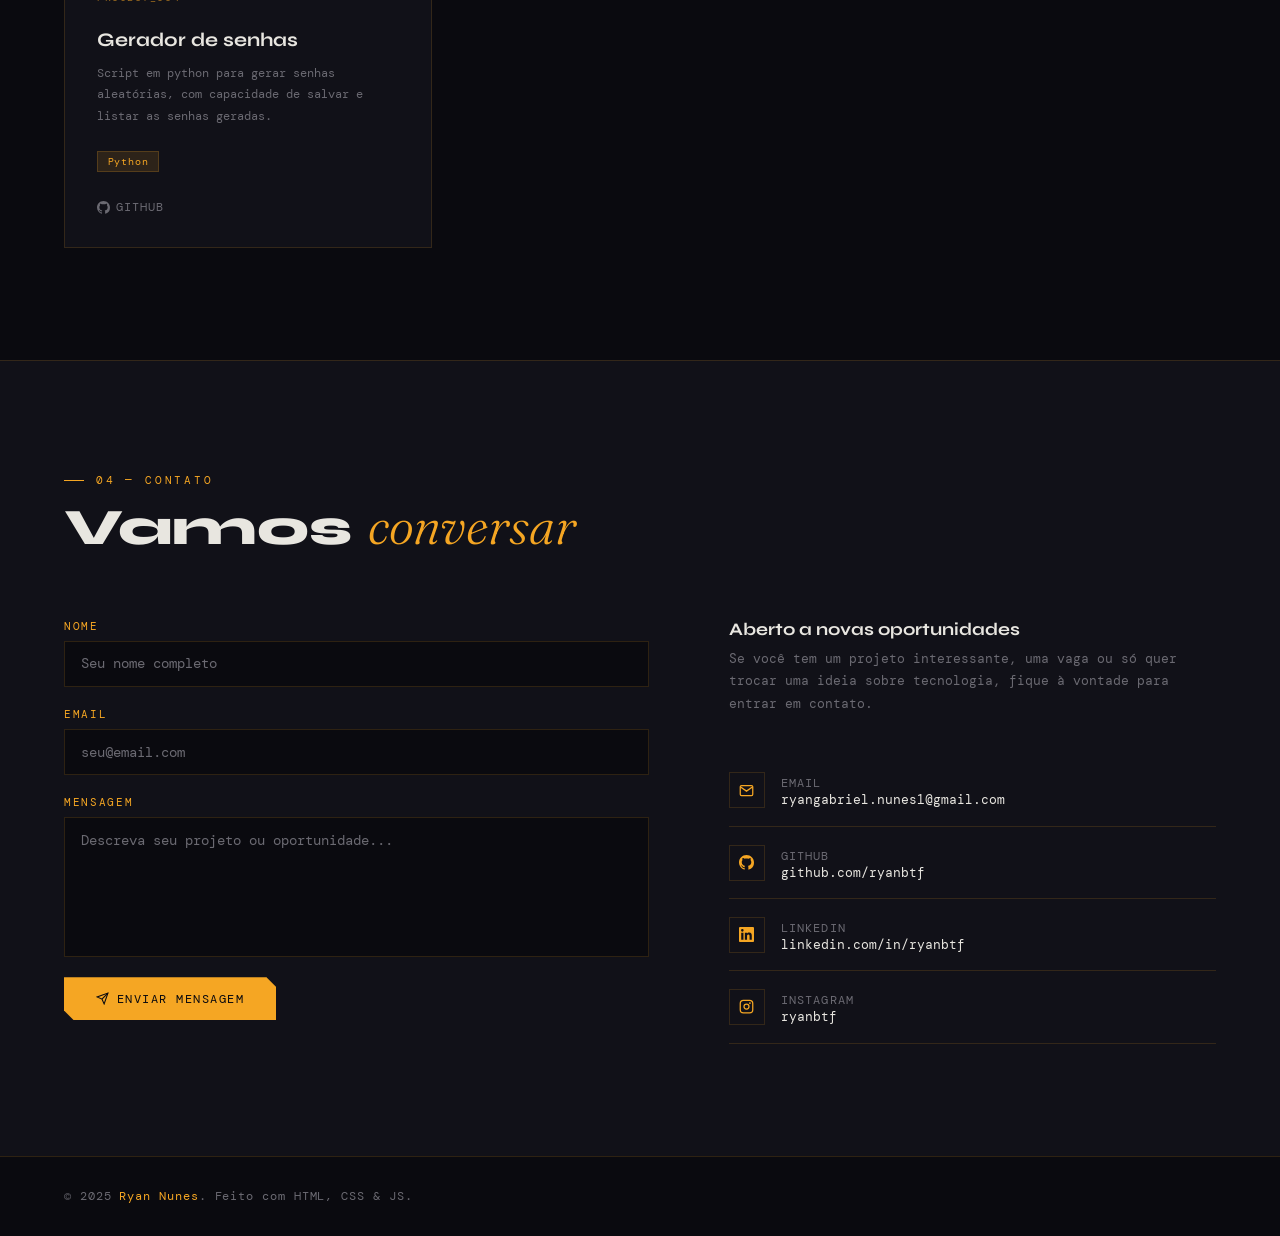
==== commit 01089744: "Update index.html" ====
--- a/index.html
+++ b/index.html
@@ -662,7 +662,7 @@
     <div class="hero-avatar-wrap">
       <div class="hero-avatar-border"></div>
       <div class="hero-avatar">
-        <div class="avatar-placeholder">{}</div>
+        <div class="avatar-placeholder">DEV</div>
       </div>
       <div class="hero-badge">
         Projetos<br>
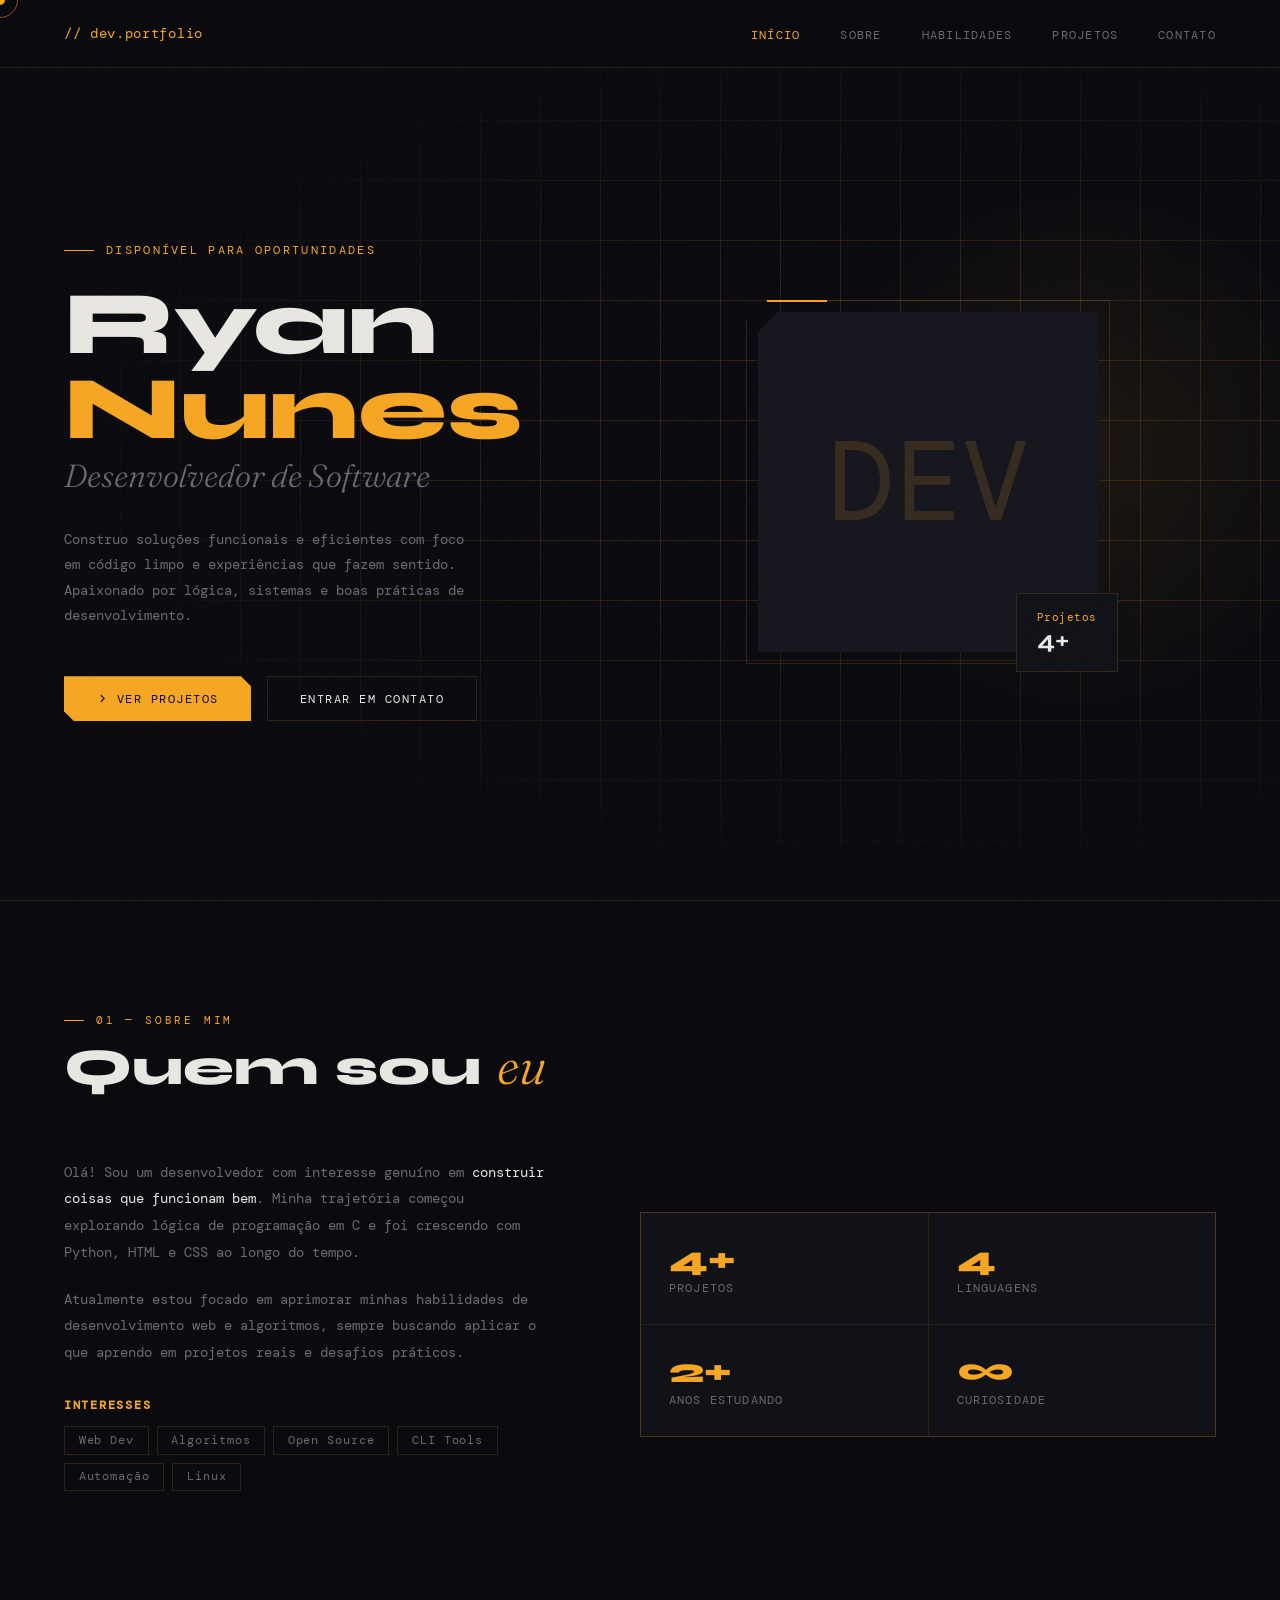
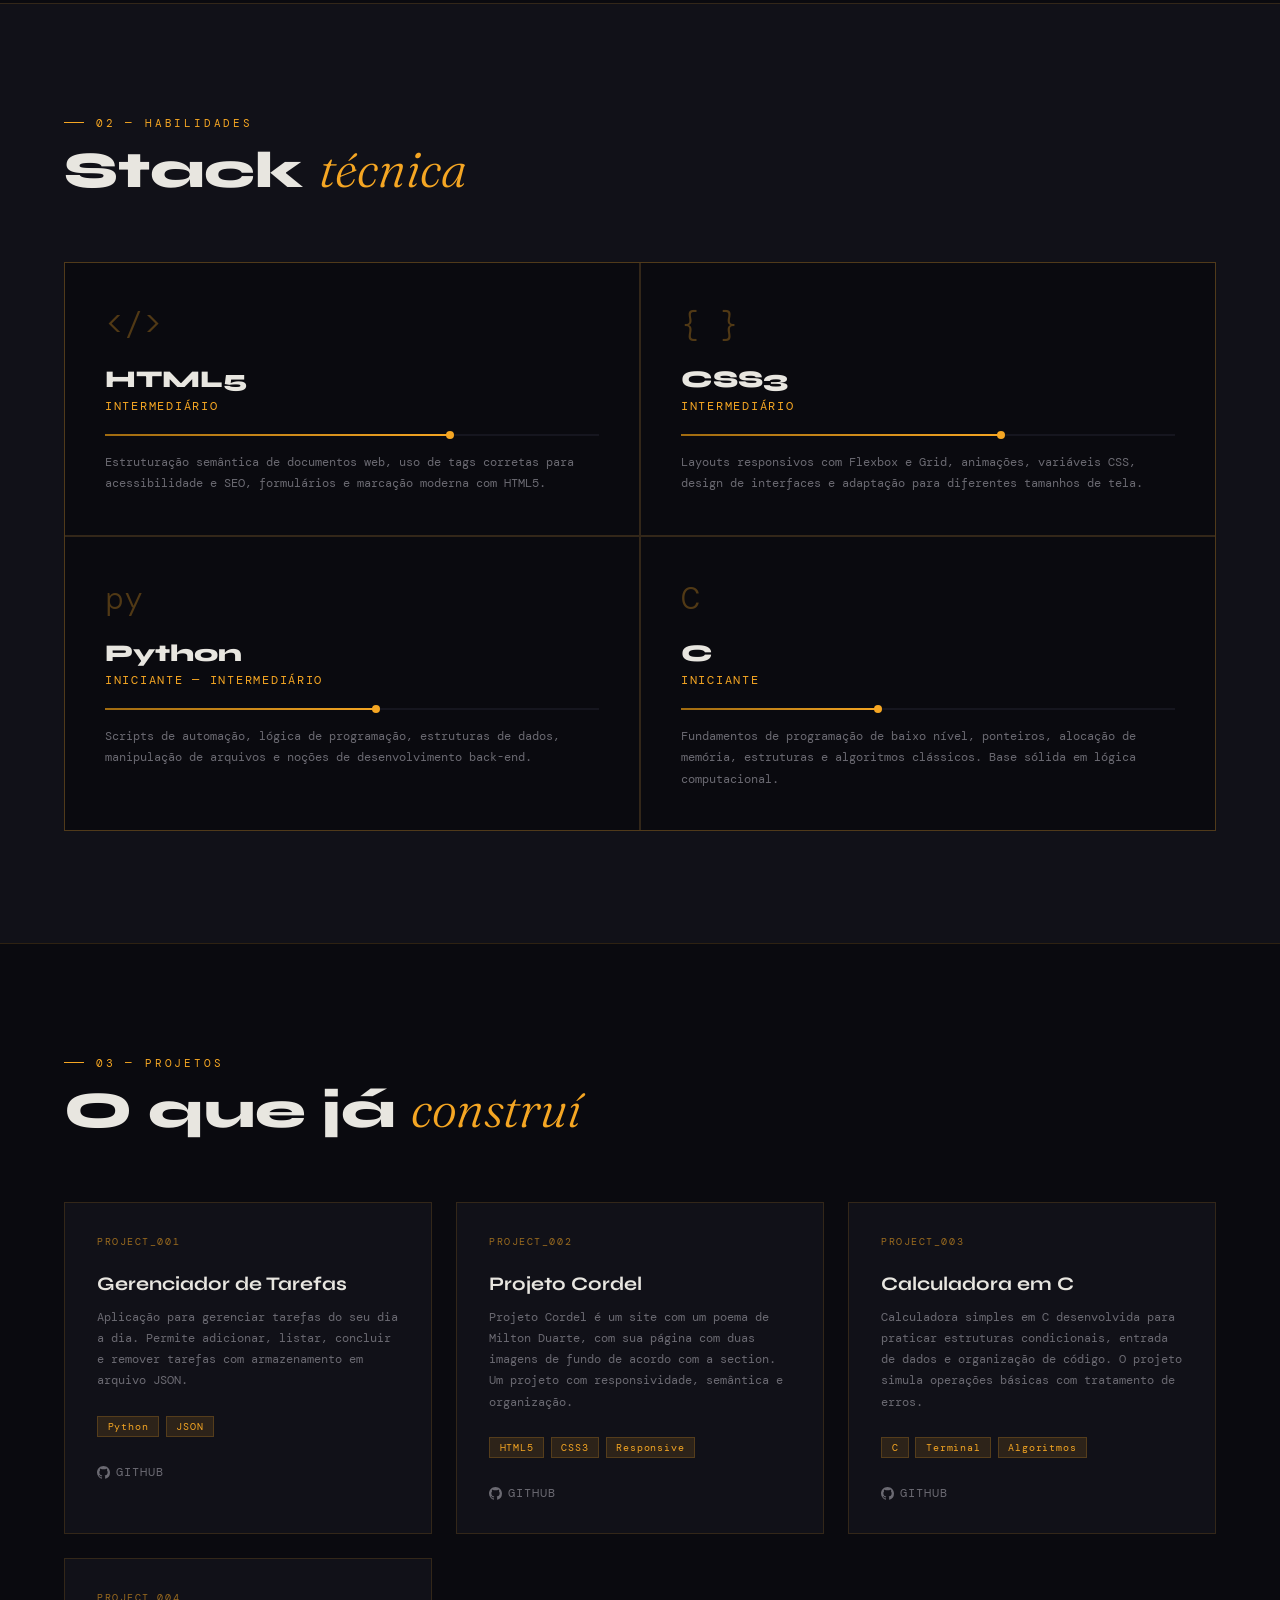
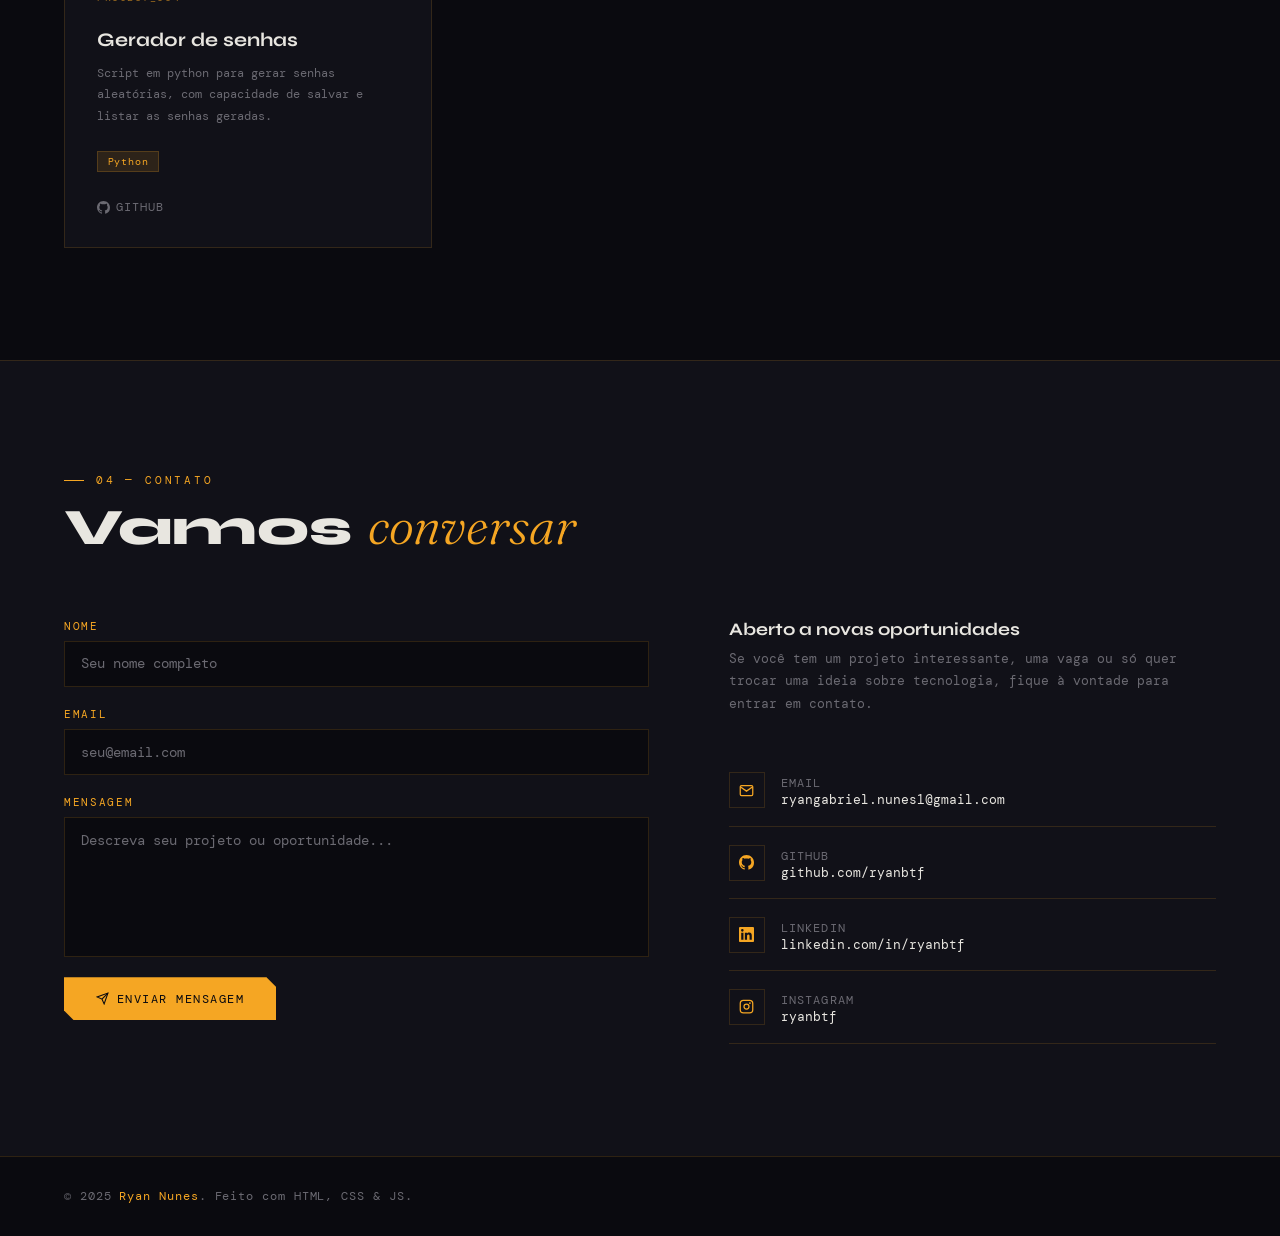
==== commit 3ad0ad06: "Update index.html" ====
--- a/index.html
+++ b/index.html
@@ -666,7 +666,7 @@
       </div>
       <div class="hero-badge">
         Projetos<br>
-        <span>10+</span>
+        <span>4+</span>
       </div>
     </div>
   </div>
@@ -695,7 +695,7 @@
     <div class="reveal" style="transition-delay: 0.15s">
       <div class="about-facts">
         <div class="fact">
-          <div class="fact-num">10+</div>
+          <div class="fact-num">4+</div>
           <div class="fact-label">Projetos</div>
         </div>
         <div class="fact">
@@ -823,7 +823,7 @@
         <span class="tech-tag">Python</span>
       </div>
       <div class="project-links">
-        <a href="https://github.com/ryanbtf/Gerador-de-senha" class="project-link">
+        <a href="https://github.com/ryanbtf/Gerador-de-senha" class="project-link" target="_blank">
           <svg viewBox="0 0 24 24" fill="currentColor"><path d="M12 0C5.37 0 0 5.37 0 12c0 5.31 3.435 9.795 8.205 11.385.6.105.825-.255.825-.57 0-.285-.015-1.23-.015-2.235-3.015.555-3.795-.735-4.035-1.41-.135-.345-.72-1.41-1.23-1.695-.42-.225-1.02-.78-.015-.795.945-.015 1.62.87 1.845 1.23 1.08 1.815 2.805 1.305 3.495.99.105-.78.42-1.305.765-1.605-2.67-.3-5.46-1.335-5.46-5.925 0-1.305.465-2.385 1.23-3.225-.12-.3-.54-1.53.12-3.18 0 0 1.005-.315 3.3 1.23.96-.27 1.98-.405 3-.405s2.04.135 3 .405c2.295-1.56 3.3-1.23 3.3-1.23.66 1.65.24 2.88.12 3.18.765.84 1.23 1.905 1.23 3.225 0 4.605-2.805 5.625-5.475 5.925.435.375.81 1.095.81 2.22 0 1.605-.015 2.895-.015 3.3 0 .315.225.69.825.57A12.02 12.02 0 0024 12c0-6.63-5.37-12-12-12z"/></svg>
           GitHub
         </a>
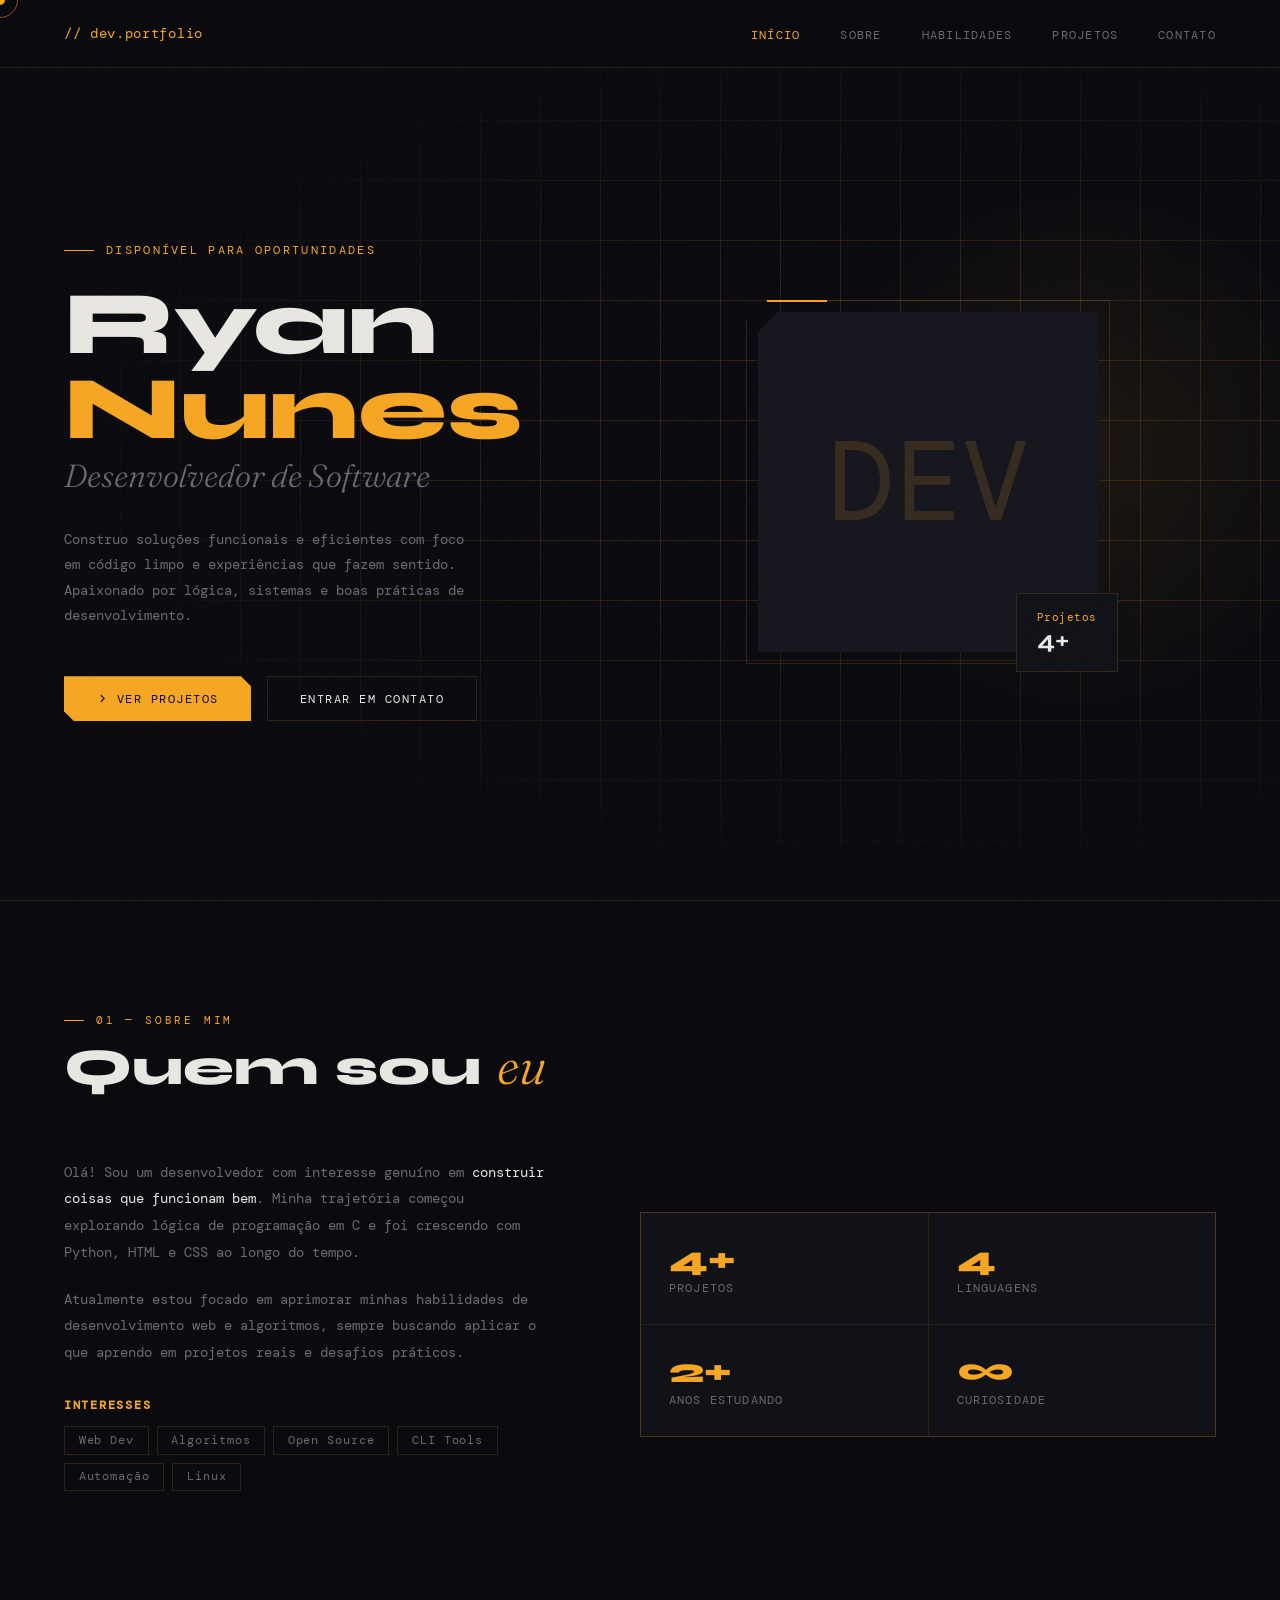
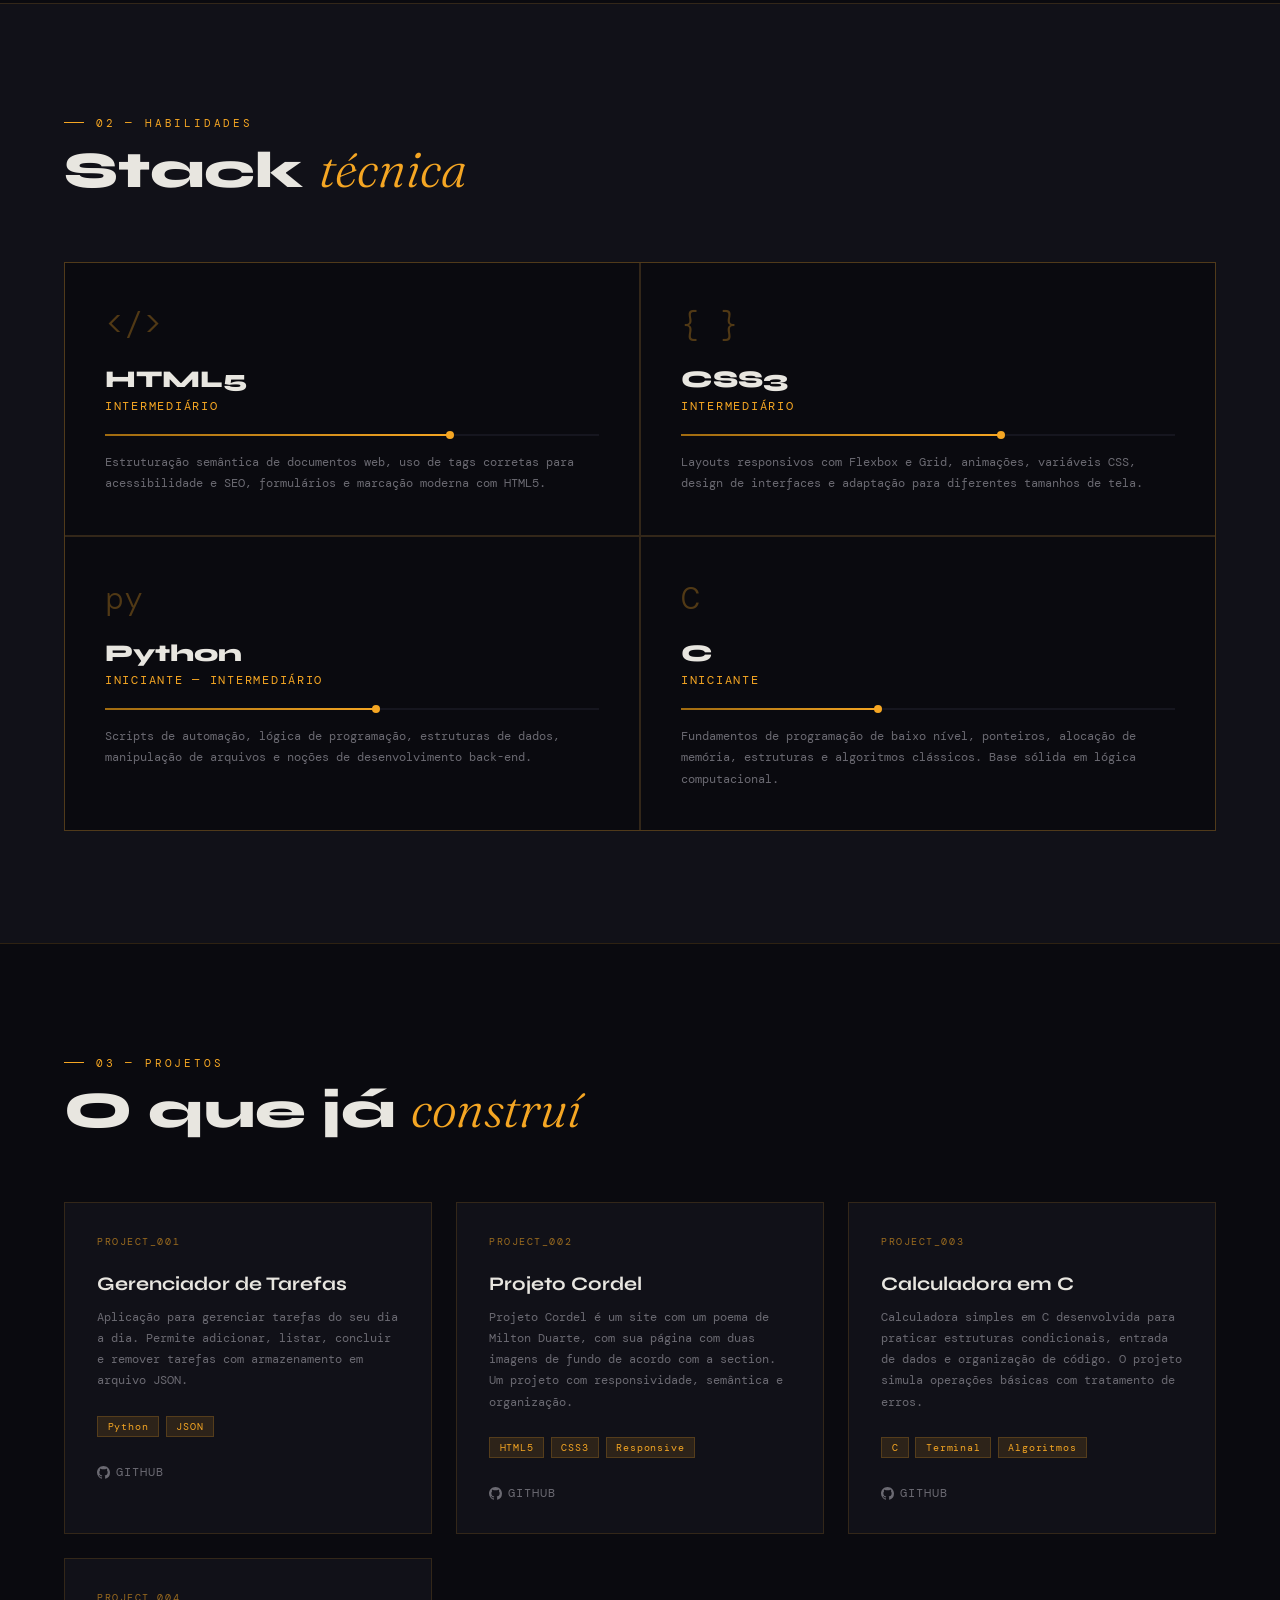
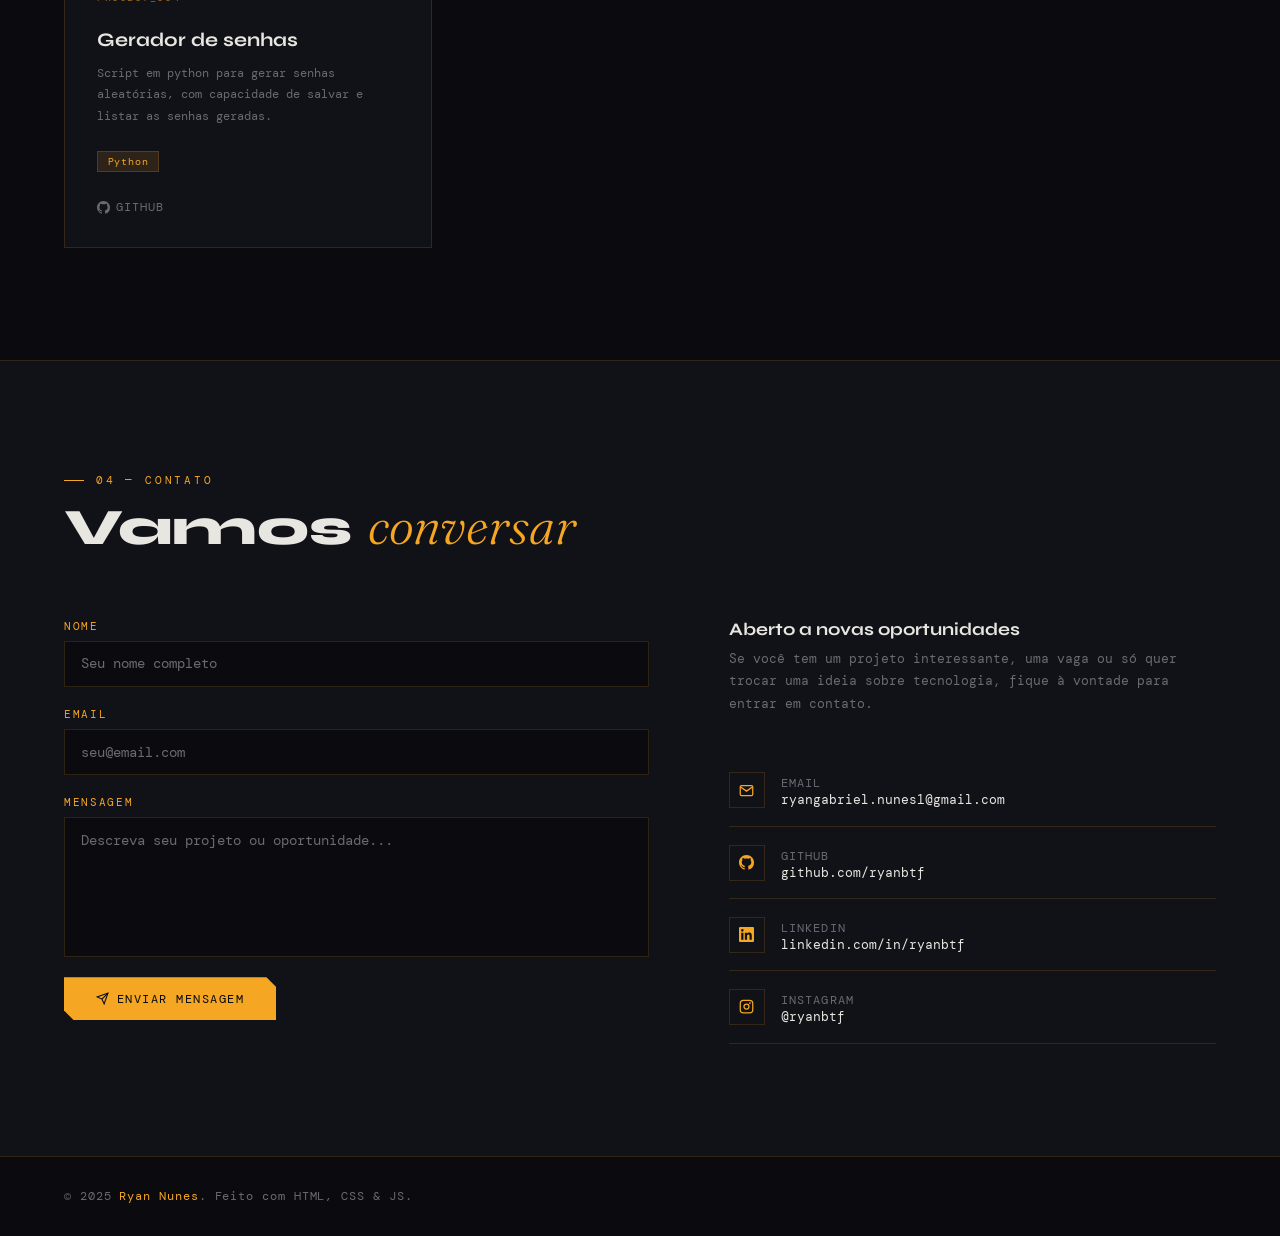
==== commit 977237a8: "Update index.html" ====
--- a/index.html
+++ b/index.html
@@ -899,7 +899,7 @@
           </div>
           <div>
             <span class="contact-item-label">Instagram</span>
-            <span class="contact-item-value">ryanbtf</span>
+            <span class="contact-item-value">@ryanbtf</span>
           </div>
         </a>
       </div>
